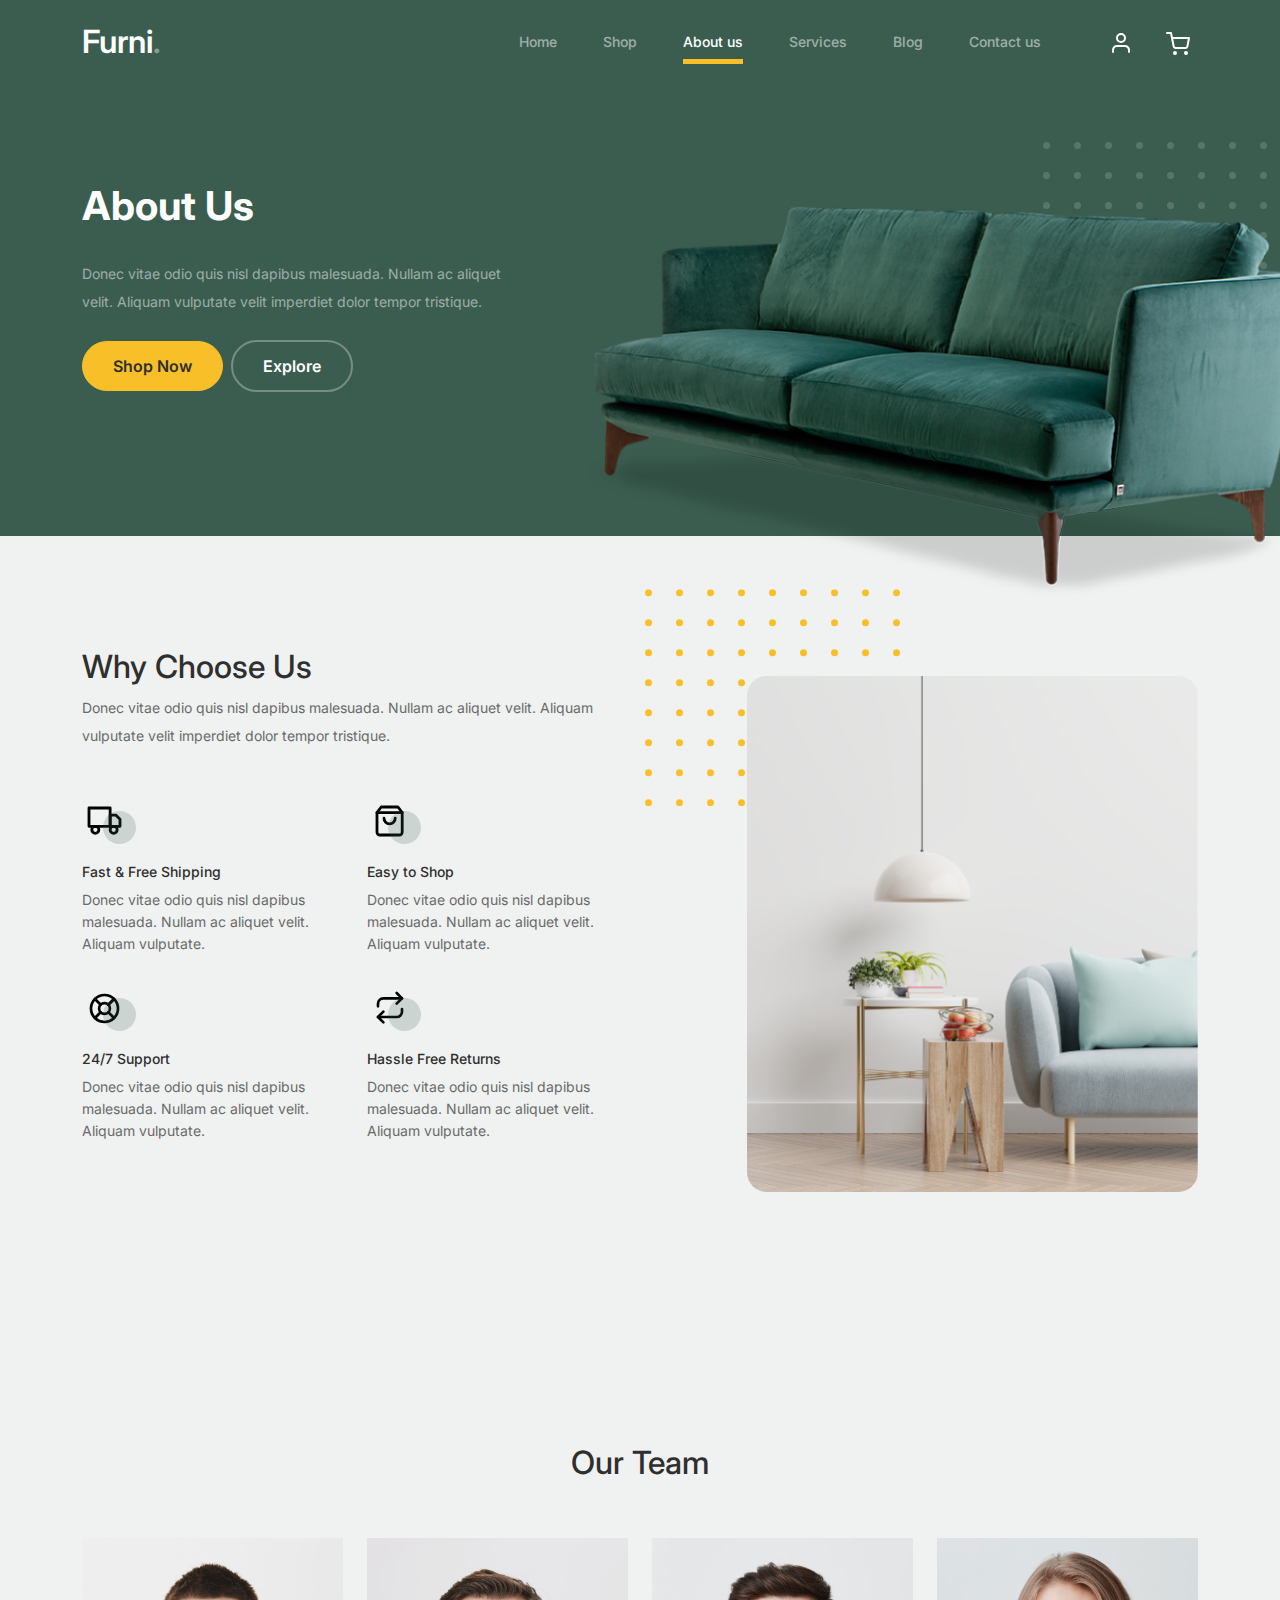
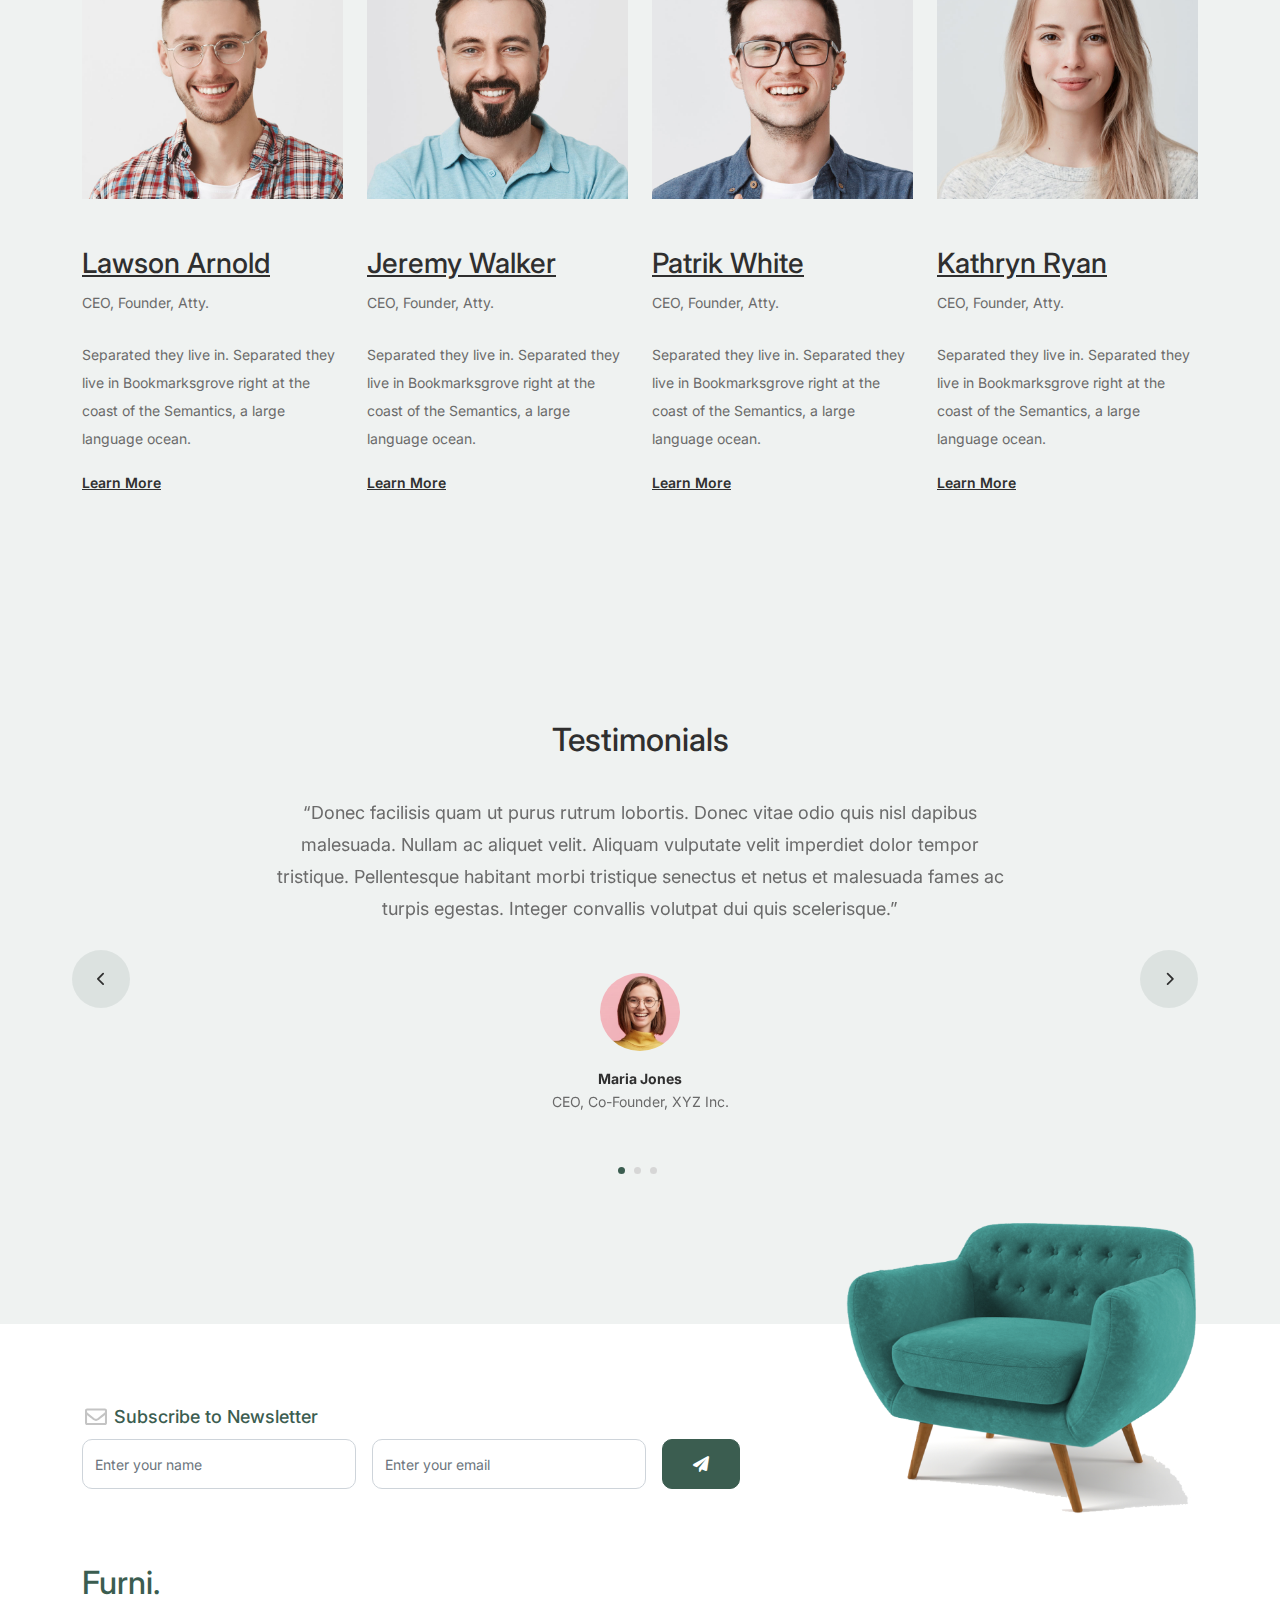
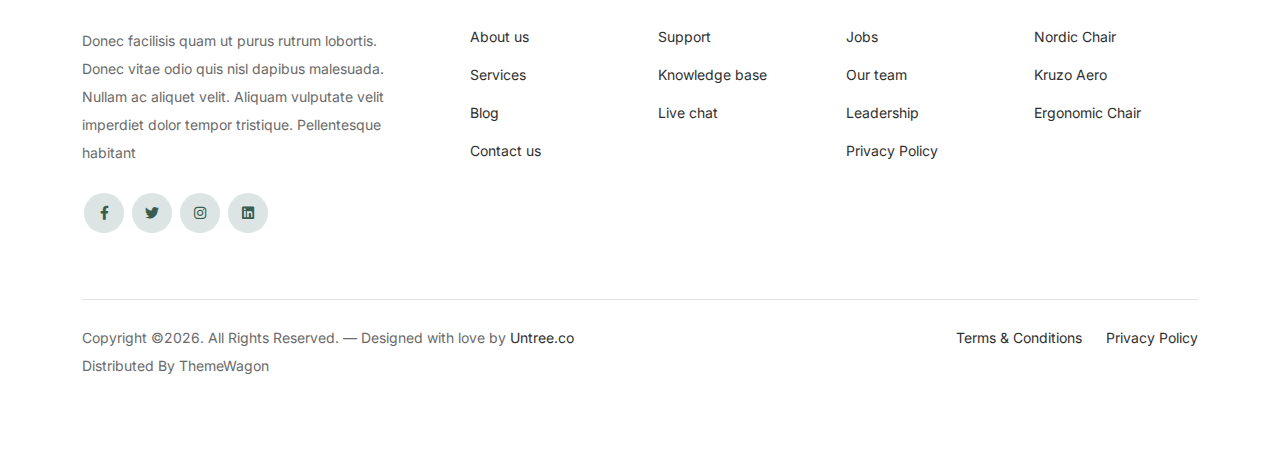
==== about.html @ 06b7d4c8 "update furni" ====
<!-- /*
* Bootstrap 5
* Template Name: Furni
* Template Author: Untree.co
* Template URI: https://untree.co/
* License: https://creativecommons.org/licenses/by/3.0/
*/ -->
<!doctype html>
<html lang="en">
<head>
  <meta charset="utf-8">
  <meta name="viewport" content="width=device-width, initial-scale=1, shrink-to-fit=no">
  <meta name="author" content="Untree.co">
  <link rel="shortcut icon" href="favicon.png">

  <meta name="description" content="" />
  <meta name="keywords" content="bootstrap, bootstrap4" />

		<!-- Bootstrap CSS -->
		<link href="css/bootstrap.min.css" rel="stylesheet">
		<link href="https://cdnjs.cloudflare.com/ajax/libs/font-awesome/6.0.0-beta3/css/all.min.css" rel="stylesheet">
		<link href="css/tiny-slider.css" rel="stylesheet">
		<link href="css/style.css" rel="stylesheet">
		<title>Furni Free Bootstrap 5 Template for Furniture and Interior Design Websites by Untree.co </title>
	</head>

	<body>

		<!-- Start Header/Navigation -->
		<nav class="custom-navbar navbar navbar navbar-expand-md navbar-dark bg-dark" arial-label="Furni navigation bar">

			<div class="container">
				<a class="navbar-brand" href="index.html">Furni<span>.</span></a>

				<button class="navbar-toggler" type="button" data-bs-toggle="collapse" data-bs-target="#navbarsFurni" aria-controls="navbarsFurni" aria-expanded="false" aria-label="Toggle navigation">
					<span class="navbar-toggler-icon"></span>
				</button>

				<div class="collapse navbar-collapse" id="navbarsFurni">
					<ul class="custom-navbar-nav navbar-nav ms-auto mb-2 mb-md-0">
						<li class="nav-item ">
							<a class="nav-link" href="index.html">Home</a>
						</li>
						<li><a class="nav-link" href="shop.html">Shop</a></li>
						<li class="active"><a class="nav-link" href="about.html">About us</a></li>
						<li><a class="nav-link" href="services.html">Services</a></li>
						<li><a class="nav-link" href="blog.html">Blog</a></li>
						<li><a class="nav-link" href="contact.html">Contact us</a></li>
					</ul>

					<ul class="custom-navbar-cta navbar-nav mb-2 mb-md-0 ms-5">
						<li><a class="nav-link" href="#"><img src="images/user.svg"></a></li>
						<li><a class="nav-link" href="cart.html"><img src="images/cart.svg"></a></li>
					</ul>
				</div>
			</div>
				
		</nav>
		<!-- End Header/Navigation -->

		<!-- Start Hero Section -->
			<div class="hero">
				<div class="container">
					<div class="row justify-content-between">
						<div class="col-lg-5">
							<div class="intro-excerpt">
								<h1>About Us</h1>
								<p class="mb-4">Donec vitae odio quis nisl dapibus malesuada. Nullam ac aliquet velit. Aliquam vulputate velit imperdiet dolor tempor tristique.</p>
								<p><a href="" class="btn btn-secondary me-2">Shop Now</a><a href="#" class="btn btn-white-outline">Explore</a></p>
							</div>
						</div>
						<div class="col-lg-7">
							<div class="hero-img-wrap">
								<img src="images/couch.png" class="img-fluid">
							</div>
						</div>
					</div>
				</div>
			</div>
		<!-- End Hero Section -->

		

		<!-- Start Why Choose Us Section -->
		<div class="why-choose-section">
			<div class="container">
				<div class="row justify-content-between align-items-center">
					<div class="col-lg-6">
						<h2 class="section-title">Why Choose Us</h2>
						<p>Donec vitae odio quis nisl dapibus malesuada. Nullam ac aliquet velit. Aliquam vulputate velit imperdiet dolor tempor tristique.</p>

						<div class="row my-5">
							<div class="col-6 col-md-6">
								<div class="feature">
									<div class="icon">
										<img src="images/truck.svg" alt="Image" class="imf-fluid">
									</div>
									<h3>Fast &amp; Free Shipping</h3>
									<p>Donec vitae odio quis nisl dapibus malesuada. Nullam ac aliquet velit. Aliquam vulputate.</p>
								</div>
							</div>

							<div class="col-6 col-md-6">
								<div class="feature">
									<div class="icon">
										<img src="images/bag.svg" alt="Image" class="imf-fluid">
									</div>
									<h3>Easy to Shop</h3>
									<p>Donec vitae odio quis nisl dapibus malesuada. Nullam ac aliquet velit. Aliquam vulputate.</p>
								</div>
							</div>

							<div class="col-6 col-md-6">
								<div class="feature">
									<div class="icon">
										<img src="images/support.svg" alt="Image" class="imf-fluid">
									</div>
									<h3>24/7 Support</h3>
									<p>Donec vitae odio quis nisl dapibus malesuada. Nullam ac aliquet velit. Aliquam vulputate.</p>
								</div>
							</div>

							<div class="col-6 col-md-6">
								<div class="feature">
									<div class="icon">
										<img src="images/return.svg" alt="Image" class="imf-fluid">
									</div>
									<h3>Hassle Free Returns</h3>
									<p>Donec vitae odio quis nisl dapibus malesuada. Nullam ac aliquet velit. Aliquam vulputate.</p>
								</div>
							</div>

						</div>
					</div>

					<div class="col-lg-5">
						<div class="img-wrap">
							<img src="images/why-choose-us-img.jpg" alt="Image" class="img-fluid">
						</div>
					</div>

				</div>
			</div>
		</div>
		<!-- End Why Choose Us Section -->

		<!-- Start Team Section -->
		<div class="untree_co-section">
			<div class="container">

				<div class="row mb-5">
					<div class="col-lg-5 mx-auto text-center">
						<h2 class="section-title">Our Team</h2>
					</div>
				</div>

				<div class="row">

					<!-- Start Column 1 -->
					<div class="col-12 col-md-6 col-lg-3 mb-5 mb-md-0">
						<img src="images/person_1.jpg" class="img-fluid mb-5">
						<h3 clas><a href="#"><span class="">Lawson</span> Arnold</a></h3>
            <span class="d-block position mb-4">CEO, Founder, Atty.</span>
            <p>Separated they live in.
            Separated they live in Bookmarksgrove right at the coast of the Semantics, a large language ocean.</p>
            <p class="mb-0"><a href="#" class="more dark">Learn More <span class="icon-arrow_forward"></span></a></p>
					</div> 
					<!-- End Column 1 -->

					<!-- Start Column 2 -->
					<div class="col-12 col-md-6 col-lg-3 mb-5 mb-md-0">
						<img src="images/person_2.jpg" class="img-fluid mb-5">

						<h3 clas><a href="#"><span class="">Jeremy</span> Walker</a></h3>
            <span class="d-block position mb-4">CEO, Founder, Atty.</span>
            <p>Separated they live in.
            Separated they live in Bookmarksgrove right at the coast of the Semantics, a large language ocean.</p>
            <p class="mb-0"><a href="#" class="more dark">Learn More <span class="icon-arrow_forward"></span></a></p>

					</div> 
					<!-- End Column 2 -->

					<!-- Start Column 3 -->
					<div class="col-12 col-md-6 col-lg-3 mb-5 mb-md-0">
						<img src="images/person_3.jpg" class="img-fluid mb-5">
						<h3 clas><a href="#"><span class="">Patrik</span> White</a></h3>
            <span class="d-block position mb-4">CEO, Founder, Atty.</span>
            <p>Separated they live in.
            Separated they live in Bookmarksgrove right at the coast of the Semantics, a large language ocean.</p>
            <p class="mb-0"><a href="#" class="more dark">Learn More <span class="icon-arrow_forward"></span></a></p>
					</div> 
					<!-- End Column 3 -->

					<!-- Start Column 4 -->
					<div class="col-12 col-md-6 col-lg-3 mb-5 mb-md-0">
						<img src="images/person_4.jpg" class="img-fluid mb-5">

						<h3 clas><a href="#"><span class="">Kathryn</span> Ryan</a></h3>
            <span class="d-block position mb-4">CEO, Founder, Atty.</span>
            <p>Separated they live in.
            Separated they live in Bookmarksgrove right at the coast of the Semantics, a large language ocean.</p>
            <p class="mb-0"><a href="#" class="more dark">Learn More <span class="icon-arrow_forward"></span></a></p>

          
					</div> 
					<!-- End Column 4 -->

					

				</div>
			</div>
		</div>
		<!-- End Team Section -->

		

		<!-- Start Testimonial Slider -->
		<div class="testimonial-section before-footer-section">
			<div class="container">
				<div class="row">
					<div class="col-lg-7 mx-auto text-center">
						<h2 class="section-title">Testimonials</h2>
					</div>
				</div>

				<div class="row justify-content-center">
					<div class="col-lg-12">
						<div class="testimonial-slider-wrap text-center">

							<div id="testimonial-nav">
								<span class="prev" data-controls="prev"><span class="fa fa-chevron-left"></span></span>
								<span class="next" data-controls="next"><span class="fa fa-chevron-right"></span></span>
							</div>

							<div class="testimonial-slider">
								
								<div class="item">
									<div class="row justify-content-center">
										<div class="col-lg-8 mx-auto">

											<div class="testimonial-block text-center">
												<blockquote class="mb-5">
													<p>&ldquo;Donec facilisis quam ut purus rutrum lobortis. Donec vitae odio quis nisl dapibus malesuada. Nullam ac aliquet velit. Aliquam vulputate velit imperdiet dolor tempor tristique. Pellentesque habitant morbi tristique senectus et netus et malesuada fames ac turpis egestas. Integer convallis volutpat dui quis scelerisque.&rdquo;</p>
												</blockquote>

												<div class="author-info">
													<div class="author-pic">
														<img src="images/person-1.png" alt="Maria Jones" class="img-fluid">
													</div>
													<h3 class="font-weight-bold">Maria Jones</h3>
													<span class="position d-block mb-3">CEO, Co-Founder, XYZ Inc.</span>
												</div>
											</div>

										</div>
									</div>
								</div> 
								<!-- END item -->

								<div class="item">
									<div class="row justify-content-center">
										<div class="col-lg-8 mx-auto">

											<div class="testimonial-block text-center">
												<blockquote class="mb-5">
													<p>&ldquo;Donec facilisis quam ut purus rutrum lobortis. Donec vitae odio quis nisl dapibus malesuada. Nullam ac aliquet velit. Aliquam vulputate velit imperdiet dolor tempor tristique. Pellentesque habitant morbi tristique senectus et netus et malesuada fames ac turpis egestas. Integer convallis volutpat dui quis scelerisque.&rdquo;</p>
												</blockquote>

												<div class="author-info">
													<div class="author-pic">
														<img src="images/person-1.png" alt="Maria Jones" class="img-fluid">
													</div>
													<h3 class="font-weight-bold">Maria Jones</h3>
													<span class="position d-block mb-3">CEO, Co-Founder, XYZ Inc.</span>
												</div>
											</div>

										</div>
									</div>
								</div> 
								<!-- END item -->

								<div class="item">
									<div class="row justify-content-center">
										<div class="col-lg-8 mx-auto">

											<div class="testimonial-block text-center">
												<blockquote class="mb-5">
													<p>&ldquo;Donec facilisis quam ut purus rutrum lobortis. Donec vitae odio quis nisl dapibus malesuada. Nullam ac aliquet velit. Aliquam vulputate velit imperdiet dolor tempor tristique. Pellentesque habitant morbi tristique senectus et netus et malesuada fames ac turpis egestas. Integer convallis volutpat dui quis scelerisque.&rdquo;</p>
												</blockquote>

												<div class="author-info">
													<div class="author-pic">
														<img src="images/person-1.png" alt="Maria Jones" class="img-fluid">
													</div>
													<h3 class="font-weight-bold">Maria Jones</h3>
													<span class="position d-block mb-3">CEO, Co-Founder, XYZ Inc.</span>
												</div>
											</div>

										</div>
									</div>
								</div> 
								<!-- END item -->

							</div>

						</div>
					</div>
				</div>
			</div>
		</div>
		<!-- End Testimonial Slider -->

		

		<!-- Start Footer Section -->
		<footer class="footer-section">
			<div class="container relative">

				<div class="sofa-img">
					<img src="images/sofa.png" alt="Image" class="img-fluid">
				</div>

				<div class="row">
					<div class="col-lg-8">
						<div class="subscription-form">
							<h3 class="d-flex align-items-center"><span class="me-1"><img src="images/envelope-outline.svg" alt="Image" class="img-fluid"></span><span>Subscribe to Newsletter</span></h3>

							<form action="#" class="row g-3">
								<div class="col-auto">
									<input type="text" class="form-control" placeholder="Enter your name">
								</div>
								<div class="col-auto">
									<input type="email" class="form-control" placeholder="Enter your email">
								</div>
								<div class="col-auto">
									<button class="btn btn-primary">
										<span class="fa fa-paper-plane"></span>
									</button>
								</div>
							</form>

						</div>
					</div>
				</div>

				<div class="row g-5 mb-5">
					<div class="col-lg-4">
						<div class="mb-4 footer-logo-wrap"><a href="#" class="footer-logo">Furni<span>.</span></a></div>
						<p class="mb-4">Donec facilisis quam ut purus rutrum lobortis. Donec vitae odio quis nisl dapibus malesuada. Nullam ac aliquet velit. Aliquam vulputate velit imperdiet dolor tempor tristique. Pellentesque habitant</p>

						<ul class="list-unstyled custom-social">
							<li><a href="#"><span class="fa fa-brands fa-facebook-f"></span></a></li>
							<li><a href="#"><span class="fa fa-brands fa-twitter"></span></a></li>
							<li><a href="#"><span class="fa fa-brands fa-instagram"></span></a></li>
							<li><a href="#"><span class="fa fa-brands fa-linkedin"></span></a></li>
						</ul>
					</div>

					<div class="col-lg-8">
						<div class="row links-wrap">
							<div class="col-6 col-sm-6 col-md-3">
								<ul class="list-unstyled">
									<li><a href="#">About us</a></li>
									<li><a href="#">Services</a></li>
									<li><a href="#">Blog</a></li>
									<li><a href="#">Contact us</a></li>
								</ul>
							</div>

							<div class="col-6 col-sm-6 col-md-3">
								<ul class="list-unstyled">
									<li><a href="#">Support</a></li>
									<li><a href="#">Knowledge base</a></li>
									<li><a href="#">Live chat</a></li>
								</ul>
							</div>

							<div class="col-6 col-sm-6 col-md-3">
								<ul class="list-unstyled">
									<li><a href="#">Jobs</a></li>
									<li><a href="#">Our team</a></li>
									<li><a href="#">Leadership</a></li>
									<li><a href="#">Privacy Policy</a></li>
								</ul>
							</div>

							<div class="col-6 col-sm-6 col-md-3">
								<ul class="list-unstyled">
									<li><a href="#">Nordic Chair</a></li>
									<li><a href="#">Kruzo Aero</a></li>
									<li><a href="#">Ergonomic Chair</a></li>
								</ul>
							</div>
						</div>
					</div>

				</div>

				<div class="border-top copyright">
					<div class="row pt-4">
						<div class="col-lg-6">
							<p class="mb-2 text-center text-lg-start">Copyright &copy;<script>document.write(new Date().getFullYear());</script>. All Rights Reserved. &mdash; Designed with love by <a href="https://untree.co">Untree.co</a> Distributed By <a hreff="https://themewagon.com">ThemeWagon</a>  <!-- License information: https://untree.co/license/ -->
            </p>
						</div>

						<div class="col-lg-6 text-center text-lg-end">
							<ul class="list-unstyled d-inline-flex ms-auto">
								<li class="me-4"><a href="#">Terms &amp; Conditions</a></li>
								<li><a href="#">Privacy Policy</a></li>
							</ul>
						</div>

					</div>
				</div>

			</div>
		</footer>
		<!-- End Footer Section -->	


		<script src="js/bootstrap.bundle.min.js"></script>
		<script src="js/tiny-slider.js"></script>
		<script src="js/custom.js"></script>
	</body>

</html>
---- css/tiny-slider.css ----
.tns-outer{padding:0 !important}.tns-outer [hidden]{display:none !important}.tns-outer [aria-controls],.tns-outer [data-action]{cursor:pointer}.tns-slider{-webkit-transition:all 0s;-moz-transition:all 0s;transition:all 0s}.tns-slider>.tns-item{-webkit-box-sizing:border-box;-moz-box-sizing:border-box;box-sizing:border-box}.tns-horizontal.tns-subpixel{white-space:nowrap}.tns-horizontal.tns-subpixel>.tns-item{display:inline-block;vertical-align:top;white-space:normal}.tns-horizontal.tns-no-subpixel:after{content:'';display:table;clear:both}.tns-horizontal.tns-no-subpixel>.tns-item{float:left}.tns-horizontal.tns-carousel.tns-no-subpixel>.tns-item{margin-right:-100%}.tns-no-calc{position:relative;left:0}.tns-gallery{position:relative;left:0;min-height:1px}.tns-gallery>.tns-item{position:absolute;left:-100%;-webkit-transition:transform 0s, opacity 0s;-moz-transition:transform 0s, opacity 0s;transition:transform 0s, opacity 0s}.tns-gallery>.tns-slide-active{position:relative;left:auto !important}.tns-gallery>.tns-moving{-webkit-transition:all 0.25s;-moz-transition:all 0.25s;transition:all 0.25s}.tns-autowidth{display:inline-block}.tns-lazy-img{-webkit-transition:opacity 0.6s;-moz-transition:opacity 0.6s;transition:opacity 0.6s;opacity:0.6}.tns-lazy-img.tns-complete{opacity:1}.tns-ah{-webkit-transition:height 0s;-moz-transition:height 0s;transition:height 0s}.tns-ovh{overflow:hidden}.tns-visually-hidden{position:absolute;left:-10000em}.tns-transparent{opacity:0;visibility:hidden}.tns-fadeIn{opacity:1;filter:alpha(opacity=100);z-index:0}.tns-normal,.tns-fadeOut{opacity:0;filter:alpha(opacity=0);z-index:-1}.tns-vpfix{white-space:nowrap}.tns-vpfix>div,.tns-vpfix>li{display:inline-block}.tns-t-subp2{margin:0 auto;width:310px;position:relative;height:10px;overflow:hidden}.tns-t-ct{width:2333.3333333%;width:-webkit-calc(100% * 70 / 3);width:-moz-calc(100% * 70 / 3);width:calc(100% * 70 / 3);position:absolute;right:0}.tns-t-ct:after{content:'';display:table;clear:both}.tns-t-ct>div{width:1.4285714%;width:-webkit-calc(100% / 70);width:-moz-calc(100% / 70);width:calc(100% / 70);height:10px;float:left}

/*# sourceMappingURL=sourcemaps/tiny-slider.css.map */
---- css/style.css ----
/*
* Template Name: UntreeStore
* Template Author: Untree.co
* Author URI: https://untree.co/
* License: https://creativecommons.org/licenses/by/3.0/
*/
@import url("https://fonts.googleapis.com/css2?family=Inter:wght@400;500;600;700;800&display=swap");
body {
  overflow-x: hidden;
  position: relative; }

body {
  font-family: "Inter", sans-serif;
  font-weight: 400;
  line-height: 28px;
  color: #6a6a6a;
  font-size: 14px;
  background-color: #eff2f1; }

a {
  text-decoration: none;
  -webkit-transition: .3s all ease;
  -o-transition: .3s all ease;
  transition: .3s all ease;
  color: #2f2f2f;
  text-decoration: underline; }
  a:hover {
    color: #2f2f2f;
    text-decoration: none; }
  a.more {
    font-weight: 600; }

.custom-navbar {
  background: #3b5d50 !important;
  padding-top: 20px;
  padding-bottom: 20px; }
  .custom-navbar .navbar-brand {
    font-size: 32px;
    font-weight: 600; }
    .custom-navbar .navbar-brand > span {
      opacity: .4; }
  .custom-navbar .navbar-toggler {
    border-color: transparent; }
    .custom-navbar .navbar-toggler:active, .custom-navbar .navbar-toggler:focus {
      -webkit-box-shadow: none;
      box-shadow: none;
      outline: none; }
  @media (min-width: 992px) {
    .custom-navbar .custom-navbar-nav li {
      margin-left: 15px;
      margin-right: 15px; } }
  .custom-navbar .custom-navbar-nav li a {
    font-weight: 500;
    color: #ffffff !important;
    opacity: .5;
    -webkit-transition: .3s all ease;
    -o-transition: .3s all ease;
    transition: .3s all ease;
    position: relative; }
    @media (min-width: 768px) {
      .custom-navbar .custom-navbar-nav li a:before {
        content: "";
        position: absolute;
        bottom: 0;
        left: 8px;
        right: 8px;
        background: #f9bf29;
        height: 5px;
        opacity: 1;
        visibility: visible;
        width: 0;
        -webkit-transition: .15s all ease-out;
        -o-transition: .15s all ease-out;
        transition: .15s all ease-out; } }
    .custom-navbar .custom-navbar-nav li a:hover {
      opacity: 1; }
      .custom-navbar .custom-navbar-nav li a:hover:before {
        width: calc(100% - 16px); }
  .custom-navbar .custom-navbar-nav li.active a {
    opacity: 1; }
    .custom-navbar .custom-navbar-nav li.active a:before {
      width: calc(100% - 16px); }
  .custom-navbar .custom-navbar-cta {
    margin-left: 0 !important;
    -webkit-box-orient: horizontal;
    -webkit-box-direction: normal;
    -ms-flex-direction: row;
    flex-direction: row; }
    @media (min-width: 768px) {
      .custom-navbar .custom-navbar-cta {
        margin-left: 40px !important; } }
    .custom-navbar .custom-navbar-cta li {
      margin-left: 0px;
      margin-right: 0px; }
      .custom-navbar .custom-navbar-cta li:first-child {
        margin-right: 20px; }

.hero {
  background: #3b5d50;
  padding: calc(4rem - 30px) 0 0rem 0; }
  @media (min-width: 768px) {
    .hero {
      padding: calc(4rem - 30px) 0 4rem 0; } }
  @media (min-width: 992px) {
    .hero {
      padding: calc(8rem - 30px) 0 8rem 0; } }
  .hero .intro-excerpt {
    position: relative;
    z-index: 4; }
    @media (min-width: 992px) {
      .hero .intro-excerpt {
        max-width: 450px; } }
  .hero h1 {
    font-weight: 700;
    color: #ffffff;
    margin-bottom: 30px; }
    @media (min-width: 1400px) {
      .hero h1 {
        font-size: 54px; } }
  .hero p {
    color: rgba(255, 255, 255, 0.5);
    margin-botom: 30px; }
  .hero .hero-img-wrap {
    position: relative; }
    .hero .hero-img-wrap img {
      position: relative;
      top: 0px;
      right: 0px;
      z-index: 2;
      max-width: 780px;
      left: -20px; }
      @media (min-width: 768px) {
        .hero .hero-img-wrap img {
          right: 0px;
          left: -100px; } }
      @media (min-width: 992px) {
        .hero .hero-img-wrap img {
          left: 0px;
          top: -80px;
          position: absolute;
          right: -50px; } }
      @media (min-width: 1200px) {
        .hero .hero-img-wrap img {
          left: 0px;
          top: -80px;
          right: -100px; } }
    .hero .hero-img-wrap:after {
      content: "";
      position: absolute;
      width: 255px;
      height: 217px;
      background-image: url("../images/dots-light.svg");
      background-size: contain;
      background-repeat: no-repeat;
      right: -100px;
      top: -0px; }
      @media (min-width: 1200px) {
        .hero .hero-img-wrap:after {
          top: -40px; } }

.btn {
  font-weight: 600;
  padding: 12px 30px;
  border-radius: 30px;
  color: #ffffff;
  background: #2f2f2f;
  border-color: #2f2f2f; }
  .btn:hover {
    color: #ffffff;
    background: #222222;
    border-color: #222222; }
  .btn:active, .btn:focus {
    outline: none !important;
    -webkit-box-shadow: none;
    box-shadow: none; }
  .btn.btn-primary {
    background: #3b5d50;
    border-color: #3b5d50; }
    .btn.btn-primary:hover {
      background: #314d43;
      border-color: #314d43; }
  .btn.btn-secondary {
    color: #2f2f2f;
    background: #f9bf29;
    border-color: #f9bf29; }
    .btn.btn-secondary:hover {
      background: #f8b810;
      border-color: #f8b810; }
  .btn.btn-white-outline {
    background: transparent;
    border-width: 2px;
    border-color: rgba(255, 255, 255, 0.3); }
    .btn.btn-white-outline:hover {
      border-color: white;
      color: #ffffff; }

.section-title {
  color: #2f2f2f; }

.product-section {
  padding: 7rem 0; }
  .product-section .product-item {
    text-align: center;
    text-decoration: none;
    display: block;
    position: relative;
    padding-bottom: 50px;
    cursor: pointer; }
    .product-section .product-item .product-thumbnail {
      margin-bottom: 30px;
      position: relative;
      top: 0;
      -webkit-transition: .3s all ease;
      -o-transition: .3s all ease;
      transition: .3s all ease; }
    .product-section .product-item h3 {
      font-weight: 600;
      font-size: 16px; }
    .product-section .product-item strong {
      font-weight: 800 !important;
      font-size: 18px !important; }
    .product-section .product-item h3, .product-section .product-item strong {
      color: #2f2f2f;
      text-decoration: none; }
    .product-section .product-item .icon-cross {
      position: absolute;
      width: 35px;
      height: 35px;
      display: inline-block;
      background: #2f2f2f;
      bottom: 15px;
      left: 50%;
      -webkit-transform: translateX(-50%);
      -ms-transform: translateX(-50%);
      transform: translateX(-50%);
      margin-bottom: -17.5px;
      border-radius: 50%;
      opacity: 0;
      visibility: hidden;
      -webkit-transition: .3s all ease;
      -o-transition: .3s all ease;
      transition: .3s all ease; }
      .product-section .product-item .icon-cross img {
        position: absolute;
        left: 50%;
        top: 50%;
        -webkit-transform: translate(-50%, -50%);
        -ms-transform: translate(-50%, -50%);
        transform: translate(-50%, -50%); }
    .product-section .product-item:before {
      bottom: 0;
      left: 0;
      right: 0;
      position: absolute;
      content: "";
      background: #dce5e4;
      height: 0%;
      z-index: -1;
      border-radius: 10px;
      -webkit-transition: .3s all ease;
      -o-transition: .3s all ease;
      transition: .3s all ease; }
    .product-section .product-item:hover .product-thumbnail {
      top: -25px; }
    .product-section .product-item:hover .icon-cross {
      bottom: 0;
      opacity: 1;
      visibility: visible; }
    .product-section .product-item:hover:before {
      height: 70%; }

.why-choose-section {
  padding: 7rem 0; }
  .why-choose-section .img-wrap {
    position: relative; }
    .why-choose-section .img-wrap:before {
      position: absolute;
      content: "";
      width: 255px;
      height: 217px;
      background-image: url("../images/dots-yellow.svg");
      background-repeat: no-repeat;
      background-size: contain;
      -webkit-transform: translate(-40%, -40%);
      -ms-transform: translate(-40%, -40%);
      transform: translate(-40%, -40%);
      z-index: -1; }
    .why-choose-section .img-wrap img {
      border-radius: 20px; }

.feature {
  margin-bottom: 30px; }
  .feature .icon {
    display: inline-block;
    position: relative;
    margin-bottom: 20px; }
    .feature .icon:before {
      content: "";
      width: 33px;
      height: 33px;
      position: absolute;
      background: rgba(59, 93, 80, 0.2);
      border-radius: 50%;
      right: -8px;
      bottom: 0; }
  .feature h3 {
    font-size: 14px;
    color: #2f2f2f; }
  .feature p {
    font-size: 14px;
    line-height: 22px;
    color: #6a6a6a; }

.we-help-section {
  padding: 7rem 0; }
  .we-help-section .imgs-grid {
    display: -ms-grid;
    display: grid;
    -ms-grid-columns: (1fr)[27];
    grid-template-columns: repeat(27, 1fr);
    position: relative; }
    .we-help-section .imgs-grid:before {
      position: absolute;
      content: "";
      width: 255px;
      height: 217px;
      background-image: url("../images/dots-green.svg");
      background-size: contain;
      background-repeat: no-repeat;
      -webkit-transform: translate(-40%, -40%);
      -ms-transform: translate(-40%, -40%);
      transform: translate(-40%, -40%);
      z-index: -1; }
    .we-help-section .imgs-grid .grid {
      position: relative; }
      .we-help-section .imgs-grid .grid img {
        border-radius: 20px;
        max-width: 100%; }
      .we-help-section .imgs-grid .grid.grid-1 {
        -ms-grid-column: 1;
        -ms-grid-column-span: 18;
        grid-column: 1 / span 18;
        -ms-grid-row: 1;
        -ms-grid-row-span: 27;
        grid-row: 1 / span 27; }
      .we-help-section .imgs-grid .grid.grid-2 {
        -ms-grid-column: 19;
        -ms-grid-column-span: 27;
        grid-column: 19 / span 27;
        -ms-grid-row: 1;
        -ms-grid-row-span: 5;
        grid-row: 1 / span 5;
        padding-left: 20px; }
      .we-help-section .imgs-grid .grid.grid-3 {
        -ms-grid-column: 14;
        -ms-grid-column-span: 16;
        grid-column: 14 / span 16;
        -ms-grid-row: 6;
        -ms-grid-row-span: 27;
        grid-row: 6 / span 27;
        padding-top: 20px; }

.custom-list {
  width: 100%; }
  .custom-list li {
    display: inline-block;
    width: calc(50% - 20px);
    margin-bottom: 12px;
    line-height: 1.5;
    position: relative;
    padding-left: 20px; }
    .custom-list li:before {
      content: "";
      width: 8px;
      height: 8px;
      border-radius: 50%;
      border: 2px solid #3b5d50;
      position: absolute;
      left: 0;
      top: 8px; }

.popular-product {
  padding: 0 0 7rem 0; }
  .popular-product .product-item-sm h3 {
    font-size: 14px;
    font-weight: 700;
    color: #2f2f2f; }
  .popular-product .product-item-sm a {
    text-decoration: none;
    color: #2f2f2f;
    -webkit-transition: .3s all ease;
    -o-transition: .3s all ease;
    transition: .3s all ease; }
    .popular-product .product-item-sm a:hover {
      color: rgba(47, 47, 47, 0.5); }
  .popular-product .product-item-sm p {
    line-height: 1.4;
    margin-bottom: 10px;
    font-size: 14px; }
  .popular-product .product-item-sm .thumbnail {
    margin-right: 10px;
    -webkit-box-flex: 0;
    -ms-flex: 0 0 120px;
    flex: 0 0 120px;
    position: relative; }
    .popular-product .product-item-sm .thumbnail:before {
      content: "";
      position: absolute;
      border-radius: 20px;
      background: #dce5e4;
      width: 98px;
      height: 98px;
      top: 50%;
      left: 50%;
      -webkit-transform: translate(-50%, -50%);
      -ms-transform: translate(-50%, -50%);
      transform: translate(-50%, -50%);
      z-index: -1; }

.testimonial-section {
  padding: 3rem 0 7rem 0; }

.testimonial-slider-wrap {
  position: relative; }
  .testimonial-slider-wrap .tns-inner {
    padding-top: 30px; }
  .testimonial-slider-wrap .item .testimonial-block blockquote {
    font-size: 16px; }
    @media (min-width: 768px) {
      .testimonial-slider-wrap .item .testimonial-block blockquote {
        line-height: 32px;
        font-size: 18px; } }
  .testimonial-slider-wrap .item .testimonial-block .author-info .author-pic {
    margin-bottom: 20px; }
    .testimonial-slider-wrap .item .testimonial-block .author-info .author-pic img {
      max-width: 80px;
      border-radius: 50%; }
  .testimonial-slider-wrap .item .testimonial-block .author-info h3 {
    font-size: 14px;
    font-weight: 700;
    color: #2f2f2f;
    margin-bottom: 0; }
  .testimonial-slider-wrap #testimonial-nav {
    position: absolute;
    top: 50%;
    z-index: 99;
    width: 100%;
    display: none; }
    @media (min-width: 768px) {
      .testimonial-slider-wrap #testimonial-nav {
        display: block; } }
    .testimonial-slider-wrap #testimonial-nav > span {
      cursor: pointer;
      position: absolute;
      width: 58px;
      height: 58px;
      line-height: 58px;
      border-radius: 50%;
      background: rgba(59, 93, 80, 0.1);
      color: #2f2f2f;
      -webkit-transition: .3s all ease;
      -o-transition: .3s all ease;
      transition: .3s all ease; }
      .testimonial-slider-wrap #testimonial-nav > span:hover {
        background: #3b5d50;
        color: #ffffff; }
    .testimonial-slider-wrap #testimonial-nav .prev {
      left: -10px; }
    .testimonial-slider-wrap #testimonial-nav .next {
      right: 0; }
  .testimonial-slider-wrap .tns-nav {
    position: absolute;
    bottom: -50px;
    left: 50%;
    -webkit-transform: translateX(-50%);
    -ms-transform: translateX(-50%);
    transform: translateX(-50%); }
    .testimonial-slider-wrap .tns-nav button {
      background: none;
      border: none;
      display: inline-block;
      position: relative;
      width: 0 !important;
      height: 7px !important;
      margin: 2px; }
      .testimonial-slider-wrap .tns-nav button:active, .testimonial-slider-wrap .tns-nav button:focus, .testimonial-slider-wrap .tns-nav button:hover {
        outline: none;
        -webkit-box-shadow: none;
        box-shadow: none;
        background: none; }
      .testimonial-slider-wrap .tns-nav button:before {
        display: block;
        width: 7px;
        height: 7px;
        left: 0;
        top: 0;
        position: absolute;
        content: "";
        border-radius: 50%;
        -webkit-transition: .3s all ease;
        -o-transition: .3s all ease;
        transition: .3s all ease;
        background-color: #d6d6d6; }
      .testimonial-slider-wrap .tns-nav button:hover:before, .testimonial-slider-wrap .tns-nav button.tns-nav-active:before {
        background-color: #3b5d50; }

.before-footer-section {
  padding: 7rem 0 12rem 0 !important; }

.blog-section {
  padding: 7rem 0 12rem 0; }
  .blog-section .post-entry a {
    text-decoration: none; }
  .blog-section .post-entry .post-thumbnail {
    display: block;
    margin-bottom: 20px; }
    .blog-section .post-entry .post-thumbnail img {
      border-radius: 20px;
      -webkit-transition: .3s all ease;
      -o-transition: .3s all ease;
      transition: .3s all ease; }
  .blog-section .post-entry .post-content-entry {
    padding-left: 15px;
    padding-right: 15px; }
    .blog-section .post-entry .post-content-entry h3 {
      font-size: 16px;
      margin-bottom: 0;
      font-weight: 600;
      margin-bottom: 7px; }
    .blog-section .post-entry .post-content-entry .meta {
      font-size: 14px; }
      .blog-section .post-entry .post-content-entry .meta a {
        font-weight: 600; }
  .blog-section .post-entry:hover .post-thumbnail img, .blog-section .post-entry:focus .post-thumbnail img {
    opacity: .7; }

.footer-section {
  padding: 80px 0;
  background: #ffffff; }
  .footer-section .relative {
    position: relative; }
  .footer-section a {
    text-decoration: none;
    color: #2f2f2f;
    -webkit-transition: .3s all ease;
    -o-transition: .3s all ease;
    transition: .3s all ease; }
    .footer-section a:hover {
      color: rgba(47, 47, 47, 0.5); }
  .footer-section .subscription-form {
    margin-bottom: 40px;
    position: relative;
    z-index: 2;
    margin-top: 100px; }
    @media (min-width: 992px) {
      .footer-section .subscription-form {
        margin-top: 0px;
        margin-bottom: 80px; } }
    .footer-section .subscription-form h3 {
      font-size: 18px;
      font-weight: 500;
      color: #3b5d50; }
    .footer-section .subscription-form .form-control {
      height: 50px;
      border-radius: 10px;
      font-family: "Inter", sans-serif; }
      .footer-section .subscription-form .form-control:active, .footer-section .subscription-form .form-control:focus {
        outline: none;
        -webkit-box-shadow: none;
        box-shadow: none;
        border-color: #3b5d50;
        -webkit-box-shadow: 0 1px 4px 0 rgba(0, 0, 0, 0.2);
        box-shadow: 0 1px 4px 0 rgba(0, 0, 0, 0.2); }
      .footer-section .subscription-form .form-control::-webkit-input-placeholder {
        font-size: 14px; }
      .footer-section .subscription-form .form-control::-moz-placeholder {
        font-size: 14px; }
      .footer-section .subscription-form .form-control:-ms-input-placeholder {
        font-size: 14px; }
      .footer-section .subscription-form .form-control:-moz-placeholder {
        font-size: 14px; }
    .footer-section .subscription-form .btn {
      border-radius: 10px !important; }
  .footer-section .sofa-img {
    position: absolute;
    top: -200px;
    z-index: 1;
    right: 0; }
    .footer-section .sofa-img img {
      max-width: 380px; }
  .footer-section .links-wrap {
    margin-top: 0px; }
    @media (min-width: 992px) {
      .footer-section .links-wrap {
        margin-top: 54px; } }
    .footer-section .links-wrap ul li {
      margin-bottom: 10px; }
  .footer-section .footer-logo-wrap .footer-logo {
    font-size: 32px;
    font-weight: 500;
    text-decoration: none;
    color: #3b5d50; }
  .footer-section .custom-social li {
    margin: 2px;
    display: inline-block; }
    .footer-section .custom-social li a {
      width: 40px;
      height: 40px;
      text-align: center;
      line-height: 40px;
      display: inline-block;
      background: #dce5e4;
      color: #3b5d50;
      border-radius: 50%; }
      .footer-section .custom-social li a:hover {
        background: #3b5d50;
        color: #ffffff; }
  .footer-section .border-top {
    border-color: #dce5e4; }
    .footer-section .border-top.copyright {
      font-size: 14px !important; }

.untree_co-section {
  padding: 7rem 0; }

.form-control {
  height: 50px;
  border-radius: 10px;
  font-family: "Inter", sans-serif; }
  .form-control:active, .form-control:focus {
    outline: none;
    -webkit-box-shadow: none;
    box-shadow: none;
    border-color: #3b5d50;
    -webkit-box-shadow: 0 1px 4px 0 rgba(0, 0, 0, 0.2);
    box-shadow: 0 1px 4px 0 rgba(0, 0, 0, 0.2); }
  .form-control::-webkit-input-placeholder {
    font-size: 14px; }
  .form-control::-moz-placeholder {
    font-size: 14px; }
  .form-control:-ms-input-placeholder {
    font-size: 14px; }
  .form-control:-moz-placeholder {
    font-size: 14px; }

.service {
  line-height: 1.5; }
  .service .service-icon {
    border-radius: 10px;
    -webkit-box-flex: 0;
    -ms-flex: 0 0 50px;
    flex: 0 0 50px;
    height: 50px;
    line-height: 50px;
    text-align: center;
    background: #3b5d50;
    margin-right: 20px;
    color: #ffffff; }

textarea {
  height: auto !important; }

.site-blocks-table {
  overflow: auto; }
  .site-blocks-table .product-thumbnail {
    width: 200px; }
  .site-blocks-table .btn {
    padding: 2px 10px; }
  .site-blocks-table thead th {
    padding: 30px;
    text-align: center;
    border-width: 0px !important;
    vertical-align: middle;
    color: rgba(0, 0, 0, 0.8);
    font-size: 18px; }
  .site-blocks-table td {
    padding: 20px;
    text-align: center;
    vertical-align: middle;
    color: rgba(0, 0, 0, 0.8); }
  .site-blocks-table tbody tr:first-child td {
    border-top: 1px solid #3b5d50 !important; }
  .site-blocks-table .btn {
    background: none !important;
    color: #000000;
    border: none;
    height: auto !important; }

.site-block-order-table th {
  border-top: none !important;
  border-bottom-width: 1px !important; }

.site-block-order-table td, .site-block-order-table th {
  color: #000000; }

.couponcode-wrap input {
  border-radius: 10px !important; }

.text-primary {
  color: #3b5d50 !important; }

.thankyou-icon {
  position: relative;
  color: #3b5d50; }
  .thankyou-icon:before {
    position: absolute;
    content: "";
    width: 50px;
    height: 50px;
    border-radius: 50%;
    background: rgba(59, 93, 80, 0.2); }
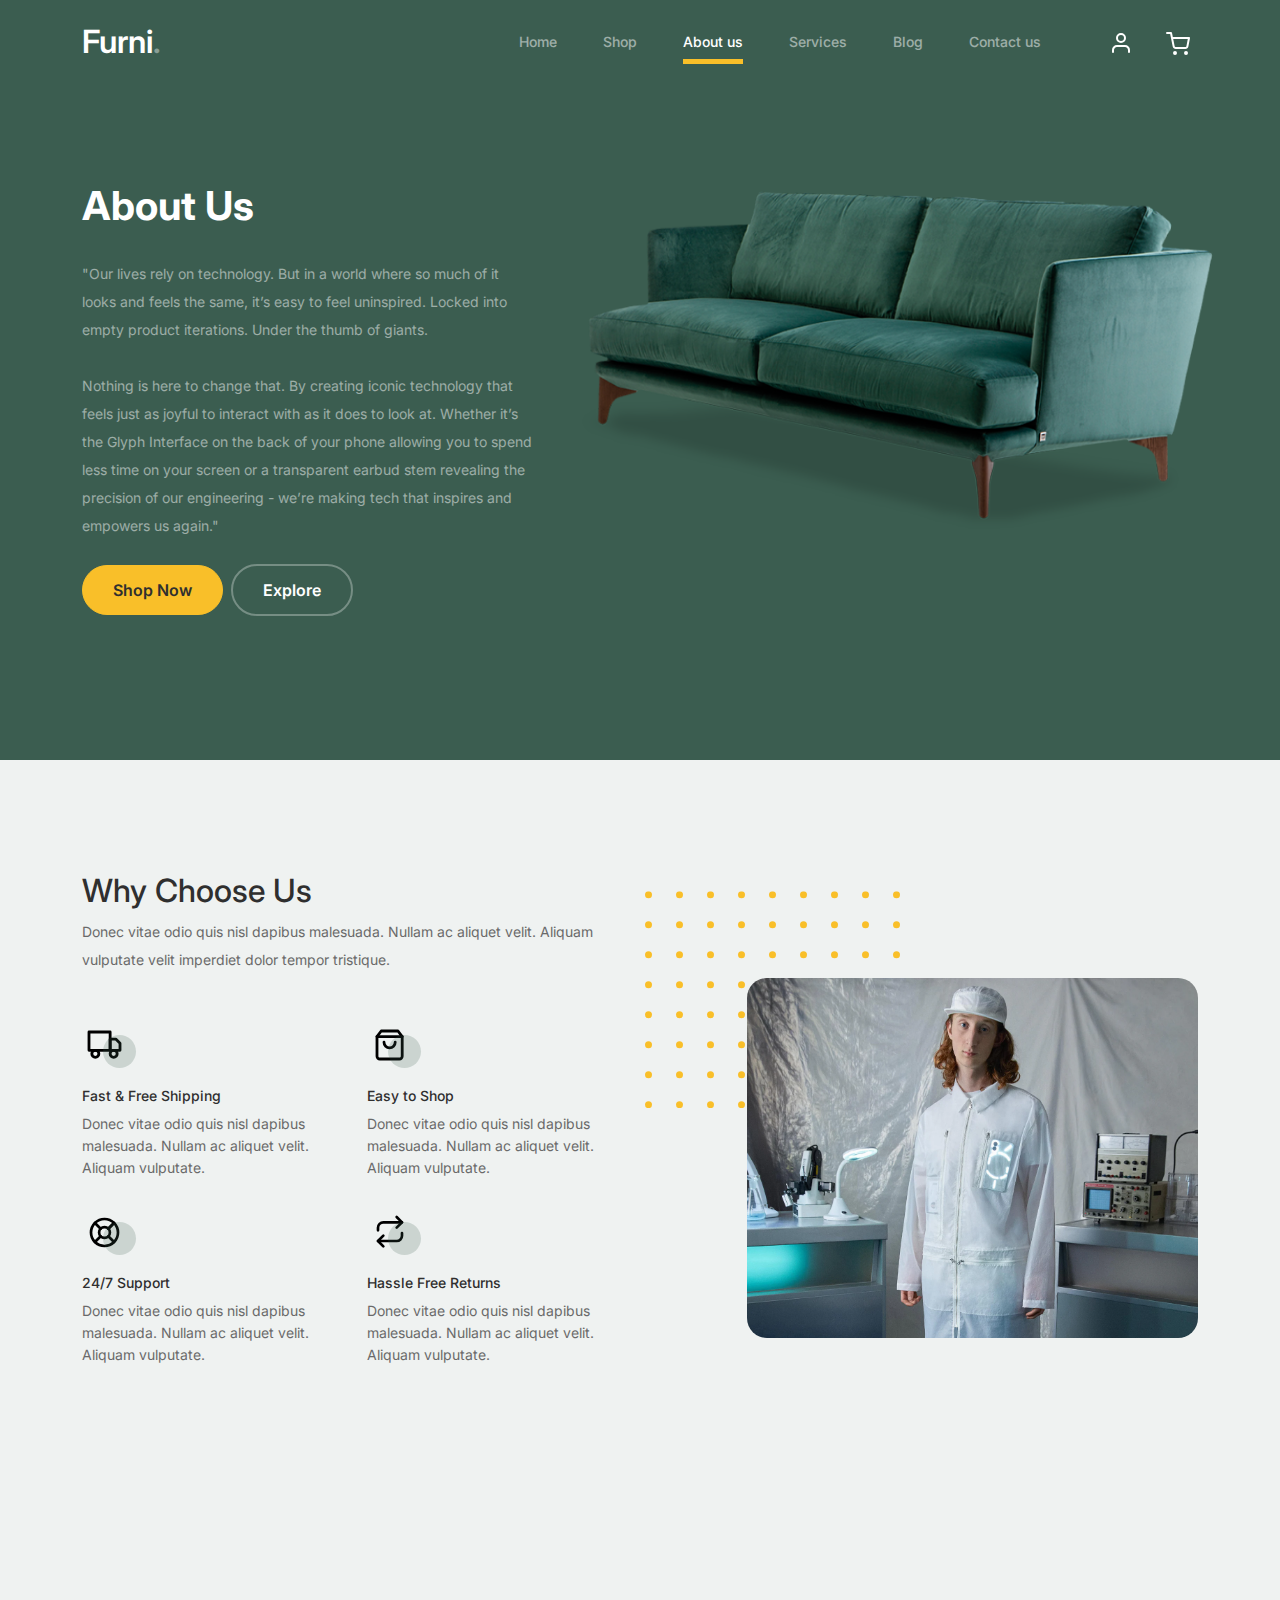
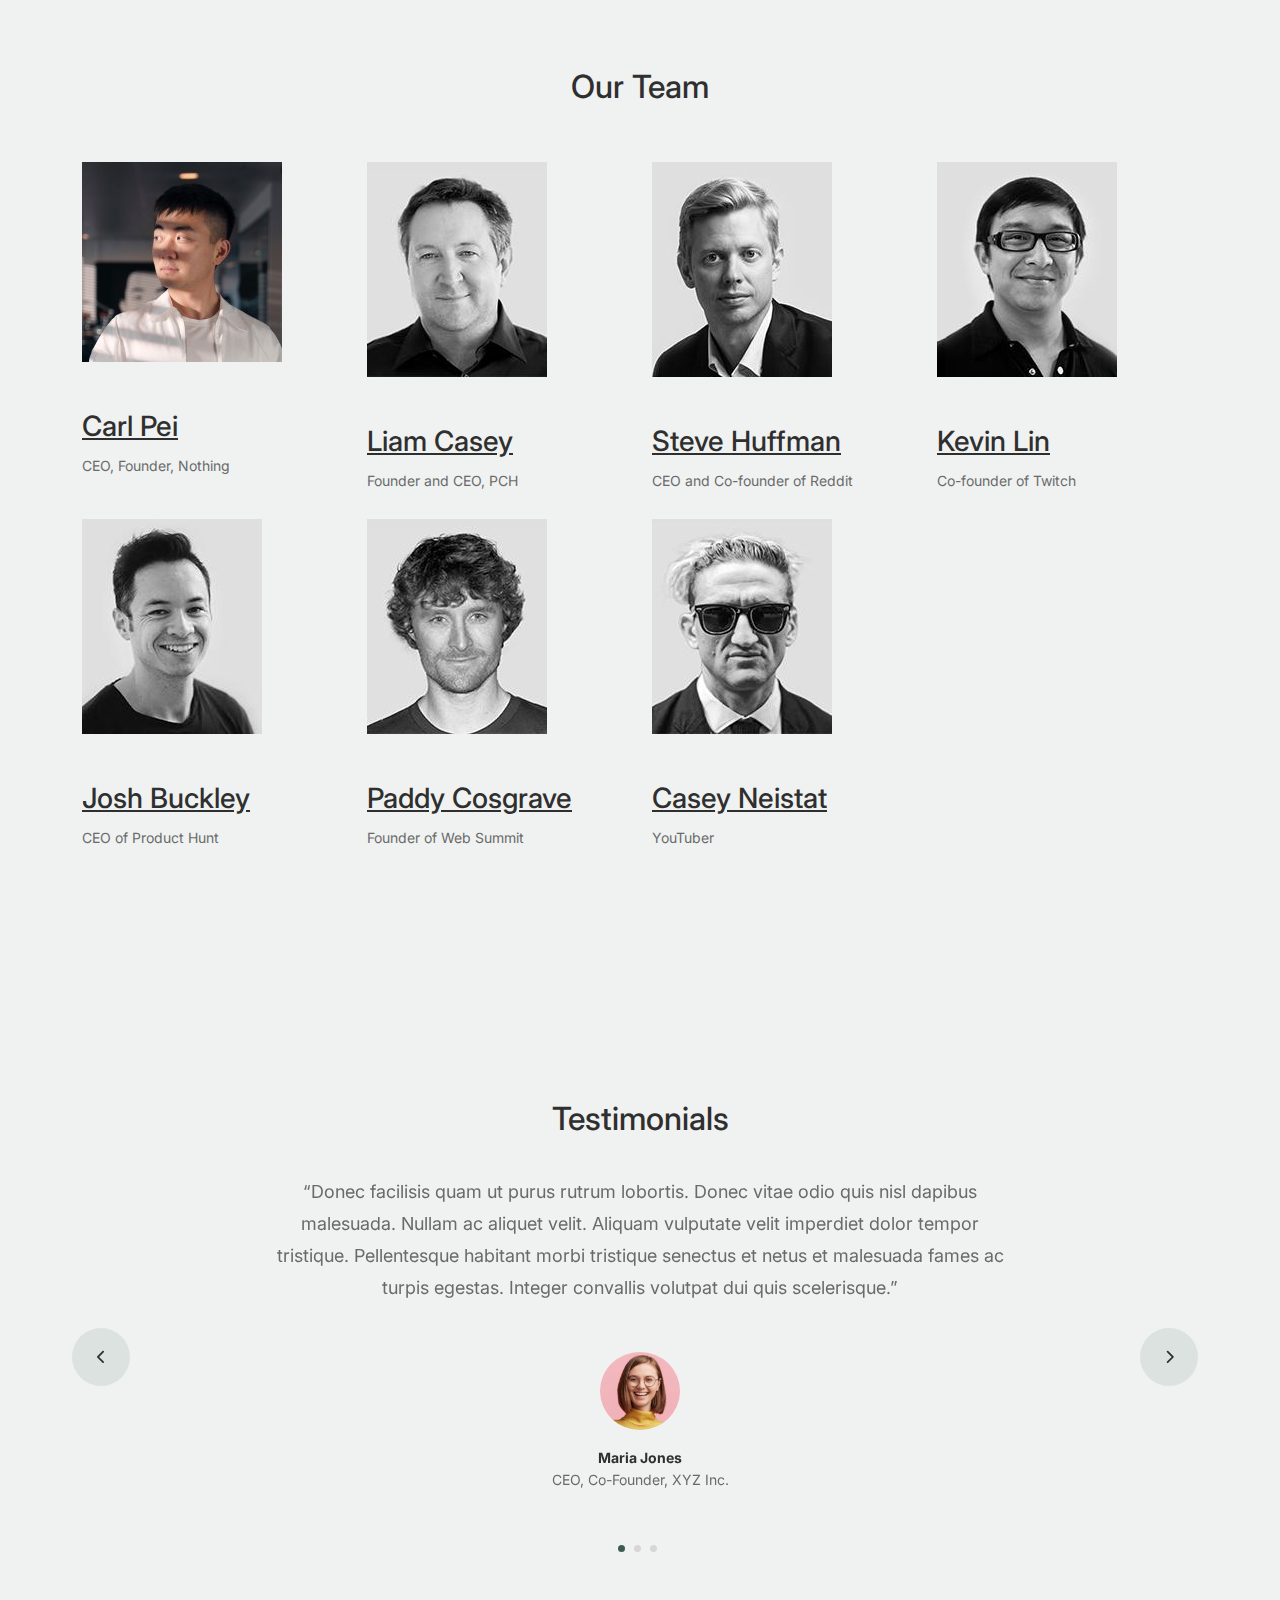
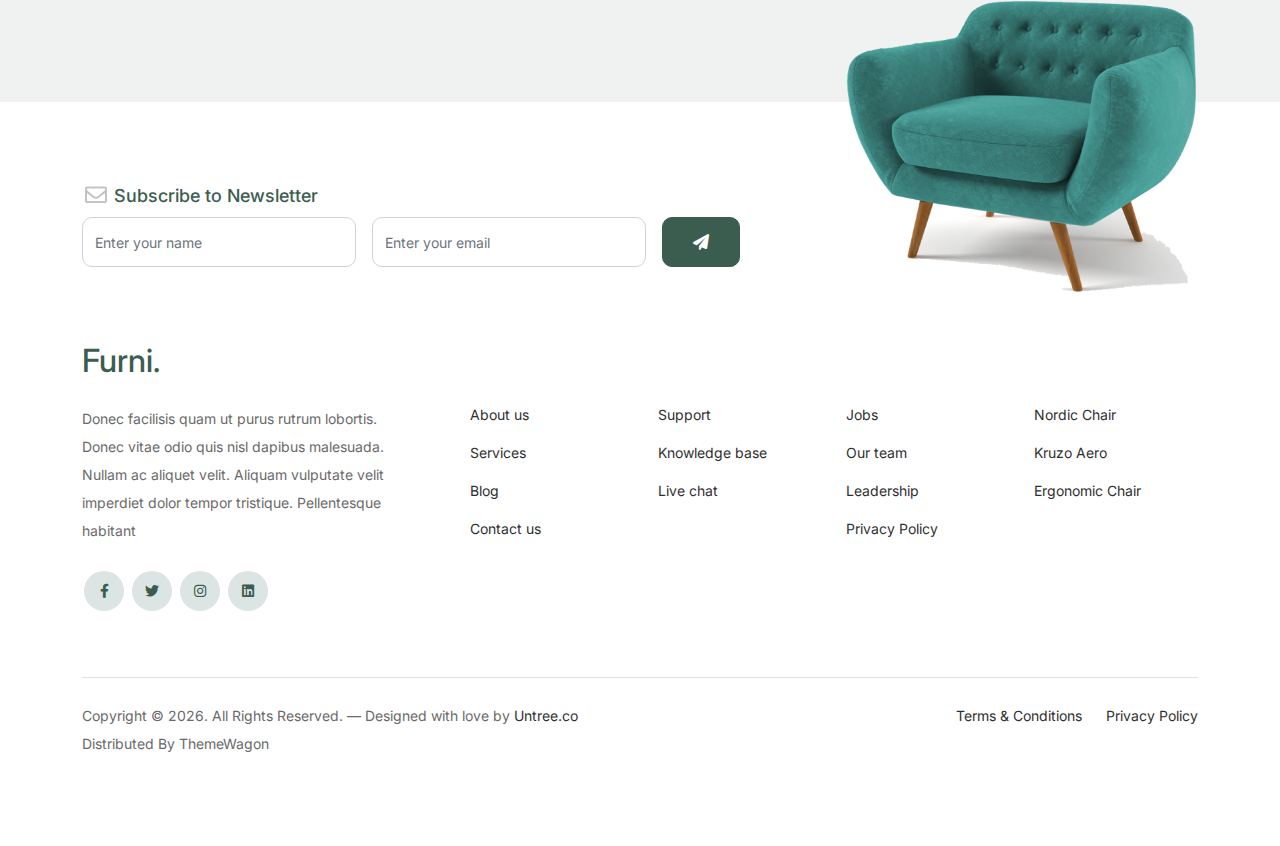
==== commit 0389c42e: "Update files" ====
--- a/about.html
+++ b/about.html
@@ -7,422 +7,470 @@
 */ -->
 <!doctype html>
 <html lang="en">
+
 <head>
-  <meta charset="utf-8">
-  <meta name="viewport" content="width=device-width, initial-scale=1, shrink-to-fit=no">
-  <meta name="author" content="Untree.co">
-  <link rel="shortcut icon" href="favicon.png">
-
-  <meta name="description" content="" />
-  <meta name="keywords" content="bootstrap, bootstrap4" />
-
-		<!-- Bootstrap CSS -->
-		<link href="css/bootstrap.min.css" rel="stylesheet">
-		<link href="https://cdnjs.cloudflare.com/ajax/libs/font-awesome/6.0.0-beta3/css/all.min.css" rel="stylesheet">
-		<link href="css/tiny-slider.css" rel="stylesheet">
-		<link href="css/style.css" rel="stylesheet">
-		<title>Furni Free Bootstrap 5 Template for Furniture and Interior Design Websites by Untree.co </title>
-	</head>
-
-	<body>
-
-		<!-- Start Header/Navigation -->
-		<nav class="custom-navbar navbar navbar navbar-expand-md navbar-dark bg-dark" arial-label="Furni navigation bar">
-
-			<div class="container">
-				<a class="navbar-brand" href="index.html">Furni<span>.</span></a>
-
-				<button class="navbar-toggler" type="button" data-bs-toggle="collapse" data-bs-target="#navbarsFurni" aria-controls="navbarsFurni" aria-expanded="false" aria-label="Toggle navigation">
-					<span class="navbar-toggler-icon"></span>
-				</button>
-
-				<div class="collapse navbar-collapse" id="navbarsFurni">
-					<ul class="custom-navbar-nav navbar-nav ms-auto mb-2 mb-md-0">
-						<li class="nav-item ">
-							<a class="nav-link" href="index.html">Home</a>
-						</li>
-						<li><a class="nav-link" href="shop.html">Shop</a></li>
-						<li class="active"><a class="nav-link" href="about.html">About us</a></li>
-						<li><a class="nav-link" href="services.html">Services</a></li>
-						<li><a class="nav-link" href="blog.html">Blog</a></li>
-						<li><a class="nav-link" href="contact.html">Contact us</a></li>
+	<meta charset="utf-8">
+	<meta name="viewport" content="width=device-width, initial-scale=1, shrink-to-fit=no">
+	<meta name="author" content="Untree.co">
+	<link rel="shortcut icon" href="favicon.png">
+
+	<meta name="description" content="" />
+	<meta name="keywords" content="bootstrap, bootstrap4" />
+
+	<!-- Bootstrap CSS -->
+	<link href="css/bootstrap.min.css" rel="stylesheet">
+	<link href="https://cdnjs.cloudflare.com/ajax/libs/font-awesome/6.0.0-beta3/css/all.min.css" rel="stylesheet">
+	<link href="css/tiny-slider.css" rel="stylesheet">
+	<link href="css/style.css" rel="stylesheet">
+	<title>Furni Free Bootstrap 5 Template for Furniture and Interior Design Websites by Untree.co </title>
+</head>
+
+<body>
+
+	<!-- Start Header/Navigation -->
+	<nav class="custom-navbar navbar navbar navbar-expand-md navbar-dark bg-dark" arial-label="Furni navigation bar">
+
+		<div class="container">
+			<a class="navbar-brand" href="index.html">Furni<span>.</span></a>
+
+			<button class="navbar-toggler" type="button" data-bs-toggle="collapse" data-bs-target="#navbarsFurni"
+				aria-controls="navbarsFurni" aria-expanded="false" aria-label="Toggle navigation">
+				<span class="navbar-toggler-icon"></span>
+			</button>
+
+			<div class="collapse navbar-collapse" id="navbarsFurni">
+				<ul class="custom-navbar-nav navbar-nav ms-auto mb-2 mb-md-0">
+					<li class="nav-item ">
+						<a class="nav-link" href="index.html">Home</a>
+					</li>
+					<li><a class="nav-link" href="shop.html">Shop</a></li>
+					<li class="active"><a class="nav-link" href="about.html">About us</a></li>
+					<li><a class="nav-link" href="services.html">Services</a></li>
+					<li><a class="nav-link" href="blog.html">Blog</a></li>
+					<li><a class="nav-link" href="contact.html">Contact us</a></li>
+				</ul>
+
+				<ul class="custom-navbar-cta navbar-nav mb-2 mb-md-0 ms-5">
+					<li><a class="nav-link" href="#"><img src="images/user.svg"></a></li>
+					<li><a class="nav-link" href="cart.html"><img src="images/cart.svg"></a></li>
+				</ul>
+			</div>
+		</div>
+
+	</nav>
+	<!-- End Header/Navigation -->
+
+	<!-- Start Hero Section -->
+	<div class="hero">
+		<div class="container">
+			<div class="row justify-content-between">
+				<div class="col-lg-5">
+					<div class="intro-excerpt">
+						<h1>About Us</h1>
+						<p class="mb-4">"Our lives rely on technology. But in a world where so much of it looks and feels the same, 
+							it’s easy to feel uninspired. Locked into empty product iterations. Under the thumb of giants. 
+							<br>
+							<br>
+							Nothing is here to change that. By creating iconic technology that feels just as joyful to interact with 
+							as it does to look at. Whether it’s the Glyph Interface on the back of your phone allowing you to spend 
+							less time on your screen or a transparent earbud stem revealing the precision of our engineering - we’re 
+							making tech that inspires and empowers us again."</p>
+						<p><a href="" class="btn btn-secondary me-2">Shop Now</a><a href="#"
+								class="btn btn-white-outline">Explore</a></p>
+					</div>
+				</div>
+				<div class="col-lg-7">
+					<div class="hero-img-wrap">
+						<img src="images/couch.png" class="img-fluid">
+					</div>
+				</div>
+			</div>
+		</div>
+	</div>
+	<!-- End Hero Section -->
+
+
+
+	<!-- Start Why Choose Us Section -->
+	<div class="why-choose-section">
+		<div class="container">
+			<div class="row justify-content-between align-items-center">
+				<div class="col-lg-6">
+					<h2 class="section-title">Why Choose Us</h2>
+					<p>Donec vitae odio quis nisl dapibus malesuada. Nullam ac aliquet velit. Aliquam vulputate velit
+						imperdiet dolor tempor tristique.</p>
+
+					<div class="row my-5">
+						<div class="col-6 col-md-6">
+							<div class="feature">
+								<div class="icon">
+									<img src="images/truck.svg" alt="Image" class="imf-fluid">
+								</div>
+								<h3>Fast &amp; Free Shipping</h3>
+								<p>Donec vitae odio quis nisl dapibus malesuada. Nullam ac aliquet velit. Aliquam
+									vulputate.</p>
+							</div>
+						</div>
+
+						<div class="col-6 col-md-6">
+							<div class="feature">
+								<div class="icon">
+									<img src="images/bag.svg" alt="Image" class="imf-fluid">
+								</div>
+								<h3>Easy to Shop</h3>
+								<p>Donec vitae odio quis nisl dapibus malesuada. Nullam ac aliquet velit. Aliquam
+									vulputate.</p>
+							</div>
+						</div>
+
+						<div class="col-6 col-md-6">
+							<div class="feature">
+								<div class="icon">
+									<img src="images/support.svg" alt="Image" class="imf-fluid">
+								</div>
+								<h3>24/7 Support</h3>
+								<p>Donec vitae odio quis nisl dapibus malesuada. Nullam ac aliquet velit. Aliquam
+									vulputate.</p>
+							</div>
+						</div>
+
+						<div class="col-6 col-md-6">
+							<div class="feature">
+								<div class="icon">
+									<img src="images/return.svg" alt="Image" class="imf-fluid">
+								</div>
+								<h3>Hassle Free Returns</h3>
+								<p>Donec vitae odio quis nisl dapibus malesuada. Nullam ac aliquet velit. Aliquam
+									vulputate.</p>
+							</div>
+						</div>
+
+					</div>
+				</div>
+
+				<div class="col-lg-5">
+					<div class="img-wrap">
+						<img src="images/why-choose-us-img.jpg" alt="Image" class="img-fluid">
+					</div>
+				</div>
+
+			</div>
+		</div>
+	</div>
+	<!-- End Why Choose Us Section -->
+
+	<!-- Start Team Section -->
+	<div class="untree_co-section">
+		<div class="container">
+
+			<div class="row mb-5">
+				<div class="col-lg-5 mx-auto text-center">
+					<h2 class="section-title">Our Team</h2>
+				</div>
+			</div>
+
+			<div class="row">
+
+				<!-- Start Column 1 -->
+				<div class="col-12 col-md-6 col-lg-3 mb-5 mb-md-0">
+					<img src="images/person_1.jpg" class="img-fluid mb-5">
+					<h3 clas><a href="#"><span class=""> Carl </span> Pei</a></h3>
+					<span class="d-block position mb-4">CEO, Founder, Nothing</span>
+					
+				</div>
+				<!-- End Column 1 -->
+
+				<!-- Start Column 2 -->
+				<div class="col-12 col-md-6 col-lg-3 mb-5 mb-md-0">
+					<img src="images/person_3.jpg" class="img-fluid mb-5">
+
+					<h3 clas><a href="#"><span class="">Liam </span> Casey</a></h3>
+					<span class="d-block position mb-4">Founder and CEO, PCH</span>
+				</div>
+				<!-- End Column 2 -->
+
+				<!-- Start Column 3 -->
+				<div class="col-12 col-md-6 col-lg-3 mb-5 mb-md-0">
+					<img src="images/person_2.jpg" class="img-fluid mb-5">
+					<h3 clas><a href="#"><span class="">Steve</span> Huffman</a></h3>
+					<span class="d-block position mb-4">CEO and Co-founder of Reddit</span>
+				</div>
+				<!-- End Column 3 -->
+
+				<!-- Start Column 4 -->
+				<div class="col-12 col-md-6 col-lg-3 mb-5 mb-md-0">
+					<img src="images/person_4.jpg" class="img-fluid mb-5">
+
+					<h3 clas><a href="#"><span class="">Kevin </span> Lin</a></h3>
+					<span class="d-block position mb-4">Co-founder of Twitch</span>
+				</div>
+				<!-- End Column 4 -->
+				<!-- Start Column 5 -->
+				<div class="col-12 col-md-6 col-lg-3 mb-5 mb-md-0">
+					<img src="images/person_5.jpg" class="img-fluid mb-5">
+					<h3 clas><a href="#"><span class="">Josh </span> Buckley</a></h3>
+					<span class="d-block position mb-4">CEO of Product Hunt
+
+					</span>
+					
+				</div>
+				<!-- End Column 5 -->
+				<!-- Start Column 6 -->
+				<div class="col-12 col-md-6 col-lg-3 mb-5 mb-md-0">
+					<img src="images/person_6.jpg" class="img-fluid mb-5">
+					<h3 clas><a href="#"><span class="">Paddy </span> Cosgrave</a></h3>
+					<span class="d-block position mb-4">Founder of Web Summit</span>
+					
+				</div>
+				<!-- End Column 6 -->
+				<!-- Start Column 7 -->
+				<div class="col-12 col-md-6 col-lg-3 mb-5 mb-md-0">
+					<img src="images/person_7.jpg" class="img-fluid mb-5">
+					<h3 clas><a href="#"><span class="">Casey</span> Neistat</a></h3>
+					<span class="d-block position mb-4">YouTuber</span>
+					
+				</div>
+				<!-- End Column 7 -->
+
+
+			</div>
+		</div>
+	</div>
+	<!-- End Team Section -->
+
+
+
+	<!-- Start Testimonial Slider -->
+	<div class="testimonial-section before-footer-section">
+		<div class="container">
+			<div class="row">
+				<div class="col-lg-7 mx-auto text-center">
+					<h2 class="section-title">Testimonials</h2>
+				</div>
+			</div>
+
+			<div class="row justify-content-center">
+				<div class="col-lg-12">
+					<div class="testimonial-slider-wrap text-center">
+
+						<div id="testimonial-nav">
+							<span class="prev" data-controls="prev"><span class="fa fa-chevron-left"></span></span>
+							<span class="next" data-controls="next"><span class="fa fa-chevron-right"></span></span>
+						</div>
+
+						<div class="testimonial-slider">
+
+							<div class="item">
+								<div class="row justify-content-center">
+									<div class="col-lg-8 mx-auto">
+
+										<div class="testimonial-block text-center">
+											<blockquote class="mb-5">
+												<p>&ldquo;Donec facilisis quam ut purus rutrum lobortis. Donec vitae
+													odio quis nisl dapibus malesuada. Nullam ac aliquet velit. Aliquam
+													vulputate velit imperdiet dolor tempor tristique. Pellentesque
+													habitant morbi tristique senectus et netus et malesuada fames ac
+													turpis egestas. Integer convallis volutpat dui quis
+													scelerisque.&rdquo;</p>
+											</blockquote>
+
+											<div class="author-info">
+												<div class="author-pic">
+													<img src="images/person-1.png" alt="Maria Jones" class="img-fluid">
+												</div>
+												<h3 class="font-weight-bold">Maria Jones</h3>
+												<span class="position d-block mb-3">CEO, Co-Founder, XYZ Inc.</span>
+											</div>
+										</div>
+
+									</div>
+								</div>
+							</div>
+							<!-- END item -->
+
+							<div class="item">
+								<div class="row justify-content-center">
+									<div class="col-lg-8 mx-auto">
+
+										<div class="testimonial-block text-center">
+											<blockquote class="mb-5">
+												<p>&ldquo;Donec facilisis quam ut purus rutrum lobortis. Donec vitae
+													odio quis nisl dapibus malesuada. Nullam ac aliquet velit. Aliquam
+													vulputate velit imperdiet dolor tempor tristique. Pellentesque
+													habitant morbi tristique senectus et netus et malesuada fames ac
+													turpis egestas. Integer convallis volutpat dui quis
+													scelerisque.&rdquo;</p>
+											</blockquote>
+
+											<div class="author-info">
+												<div class="author-pic">
+													<img src="images/person-1.png" alt="Maria Jones" class="img-fluid">
+												</div>
+												<h3 class="font-weight-bold">Maria Jones</h3>
+												<span class="position d-block mb-3">CEO, Co-Founder, XYZ Inc.</span>
+											</div>
+										</div>
+
+									</div>
+								</div>
+							</div>
+							<!-- END item -->
+
+							<div class="item">
+								<div class="row justify-content-center">
+									<div class="col-lg-8 mx-auto">
+
+										<div class="testimonial-block text-center">
+											<blockquote class="mb-5">
+												<p>&ldquo;Donec facilisis quam ut purus rutrum lobortis. Donec vitae
+													odio quis nisl dapibus malesuada. Nullam ac aliquet velit. Aliquam
+													vulputate velit imperdiet dolor tempor tristique. Pellentesque
+													habitant morbi tristique senectus et netus et malesuada fames ac
+													turpis egestas. Integer convallis volutpat dui quis
+													scelerisque.&rdquo;</p>
+											</blockquote>
+
+											<div class="author-info">
+												<div class="author-pic">
+													<img src="images/person-1.png" alt="Maria Jones" class="img-fluid">
+												</div>
+												<h3 class="font-weight-bold">Maria Jones</h3>
+												<span class="position d-block mb-3">CEO, Co-Founder, XYZ Inc.</span>
+											</div>
+										</div>
+
+									</div>
+								</div>
+							</div>
+							<!-- END item -->
+
+						</div>
+
+					</div>
+				</div>
+			</div>
+		</div>
+	</div>
+	<!-- End Testimonial Slider -->
+
+
+
+	<!-- Start Footer Section -->
+	<footer class="footer-section">
+		<div class="container relative">
+
+			<div class="sofa-img">
+				<img src="images/sofa.png" alt="Image" class="img-fluid">
+			</div>
+
+			<div class="row">
+				<div class="col-lg-8">
+					<div class="subscription-form">
+						<h3 class="d-flex align-items-center"><span class="me-1"><img src="images/envelope-outline.svg"
+									alt="Image" class="img-fluid"></span><span>Subscribe to Newsletter</span></h3>
+
+						<form action="#" class="row g-3">
+							<div class="col-auto">
+								<input type="text" class="form-control" placeholder="Enter your name">
+							</div>
+							<div class="col-auto">
+								<input type="email" class="form-control" placeholder="Enter your email">
+							</div>
+							<div class="col-auto">
+								<button class="btn btn-primary">
+									<span class="fa fa-paper-plane"></span>
+								</button>
+							</div>
+						</form>
+
+					</div>
+				</div>
+			</div>
+
+			<div class="row g-5 mb-5">
+				<div class="col-lg-4">
+					<div class="mb-4 footer-logo-wrap"><a href="#" class="footer-logo">Furni<span>.</span></a></div>
+					<p class="mb-4">Donec facilisis quam ut purus rutrum lobortis. Donec vitae odio quis nisl dapibus
+						malesuada. Nullam ac aliquet velit. Aliquam vulputate velit imperdiet dolor tempor tristique.
+						Pellentesque habitant</p>
+
+					<ul class="list-unstyled custom-social">
+						<li><a href="#"><span class="fa fa-brands fa-facebook-f"></span></a></li>
+						<li><a href="#"><span class="fa fa-brands fa-twitter"></span></a></li>
+						<li><a href="#"><span class="fa fa-brands fa-instagram"></span></a></li>
+						<li><a href="#"><span class="fa fa-brands fa-linkedin"></span></a></li>
 					</ul>
-
-					<ul class="custom-navbar-cta navbar-nav mb-2 mb-md-0 ms-5">
-						<li><a class="nav-link" href="#"><img src="images/user.svg"></a></li>
-						<li><a class="nav-link" href="cart.html"><img src="images/cart.svg"></a></li>
-					</ul>
-				</div>
-			</div>
-				
-		</nav>
-		<!-- End Header/Navigation -->
-
-		<!-- Start Hero Section -->
-			<div class="hero">
-				<div class="container">
-					<div class="row justify-content-between">
-						<div class="col-lg-5">
-							<div class="intro-excerpt">
-								<h1>About Us</h1>
-								<p class="mb-4">Donec vitae odio quis nisl dapibus malesuada. Nullam ac aliquet velit. Aliquam vulputate velit imperdiet dolor tempor tristique.</p>
-								<p><a href="" class="btn btn-secondary me-2">Shop Now</a><a href="#" class="btn btn-white-outline">Explore</a></p>
-							</div>
-						</div>
-						<div class="col-lg-7">
-							<div class="hero-img-wrap">
-								<img src="images/couch.png" class="img-fluid">
-							</div>
-						</div>
-					</div>
-				</div>
-			</div>
-		<!-- End Hero Section -->
-
-		
-
-		<!-- Start Why Choose Us Section -->
-		<div class="why-choose-section">
-			<div class="container">
-				<div class="row justify-content-between align-items-center">
-					<div class="col-lg-6">
-						<h2 class="section-title">Why Choose Us</h2>
-						<p>Donec vitae odio quis nisl dapibus malesuada. Nullam ac aliquet velit. Aliquam vulputate velit imperdiet dolor tempor tristique.</p>
-
-						<div class="row my-5">
-							<div class="col-6 col-md-6">
-								<div class="feature">
-									<div class="icon">
-										<img src="images/truck.svg" alt="Image" class="imf-fluid">
-									</div>
-									<h3>Fast &amp; Free Shipping</h3>
-									<p>Donec vitae odio quis nisl dapibus malesuada. Nullam ac aliquet velit. Aliquam vulputate.</p>
-								</div>
-							</div>
-
-							<div class="col-6 col-md-6">
-								<div class="feature">
-									<div class="icon">
-										<img src="images/bag.svg" alt="Image" class="imf-fluid">
-									</div>
-									<h3>Easy to Shop</h3>
-									<p>Donec vitae odio quis nisl dapibus malesuada. Nullam ac aliquet velit. Aliquam vulputate.</p>
-								</div>
-							</div>
-
-							<div class="col-6 col-md-6">
-								<div class="feature">
-									<div class="icon">
-										<img src="images/support.svg" alt="Image" class="imf-fluid">
-									</div>
-									<h3>24/7 Support</h3>
-									<p>Donec vitae odio quis nisl dapibus malesuada. Nullam ac aliquet velit. Aliquam vulputate.</p>
-								</div>
-							</div>
-
-							<div class="col-6 col-md-6">
-								<div class="feature">
-									<div class="icon">
-										<img src="images/return.svg" alt="Image" class="imf-fluid">
-									</div>
-									<h3>Hassle Free Returns</h3>
-									<p>Donec vitae odio quis nisl dapibus malesuada. Nullam ac aliquet velit. Aliquam vulputate.</p>
-								</div>
-							</div>
-
-						</div>
-					</div>
-
-					<div class="col-lg-5">
-						<div class="img-wrap">
-							<img src="images/why-choose-us-img.jpg" alt="Image" class="img-fluid">
-						</div>
-					</div>
-
-				</div>
-			</div>
-		</div>
-		<!-- End Why Choose Us Section -->
-
-		<!-- Start Team Section -->
-		<div class="untree_co-section">
-			<div class="container">
-
-				<div class="row mb-5">
-					<div class="col-lg-5 mx-auto text-center">
-						<h2 class="section-title">Our Team</h2>
-					</div>
-				</div>
-
-				<div class="row">
-
-					<!-- Start Column 1 -->
-					<div class="col-12 col-md-6 col-lg-3 mb-5 mb-md-0">
-						<img src="images/person_1.jpg" class="img-fluid mb-5">
-						<h3 clas><a href="#"><span class="">Lawson</span> Arnold</a></h3>
-            <span class="d-block position mb-4">CEO, Founder, Atty.</span>
-            <p>Separated they live in.
-            Separated they live in Bookmarksgrove right at the coast of the Semantics, a large language ocean.</p>
-            <p class="mb-0"><a href="#" class="more dark">Learn More <span class="icon-arrow_forward"></span></a></p>
-					</div> 
-					<!-- End Column 1 -->
-
-					<!-- Start Column 2 -->
-					<div class="col-12 col-md-6 col-lg-3 mb-5 mb-md-0">
-						<img src="images/person_2.jpg" class="img-fluid mb-5">
-
-						<h3 clas><a href="#"><span class="">Jeremy</span> Walker</a></h3>
-            <span class="d-block position mb-4">CEO, Founder, Atty.</span>
-            <p>Separated they live in.
-            Separated they live in Bookmarksgrove right at the coast of the Semantics, a large language ocean.</p>
-            <p class="mb-0"><a href="#" class="more dark">Learn More <span class="icon-arrow_forward"></span></a></p>
-
-					</div> 
-					<!-- End Column 2 -->
-
-					<!-- Start Column 3 -->
-					<div class="col-12 col-md-6 col-lg-3 mb-5 mb-md-0">
-						<img src="images/person_3.jpg" class="img-fluid mb-5">
-						<h3 clas><a href="#"><span class="">Patrik</span> White</a></h3>
-            <span class="d-block position mb-4">CEO, Founder, Atty.</span>
-            <p>Separated they live in.
-            Separated they live in Bookmarksgrove right at the coast of the Semantics, a large language ocean.</p>
-            <p class="mb-0"><a href="#" class="more dark">Learn More <span class="icon-arrow_forward"></span></a></p>
-					</div> 
-					<!-- End Column 3 -->
-
-					<!-- Start Column 4 -->
-					<div class="col-12 col-md-6 col-lg-3 mb-5 mb-md-0">
-						<img src="images/person_4.jpg" class="img-fluid mb-5">
-
-						<h3 clas><a href="#"><span class="">Kathryn</span> Ryan</a></h3>
-            <span class="d-block position mb-4">CEO, Founder, Atty.</span>
-            <p>Separated they live in.
-            Separated they live in Bookmarksgrove right at the coast of the Semantics, a large language ocean.</p>
-            <p class="mb-0"><a href="#" class="more dark">Learn More <span class="icon-arrow_forward"></span></a></p>
-
-          
-					</div> 
-					<!-- End Column 4 -->
-
-					
-
-				</div>
-			</div>
-		</div>
-		<!-- End Team Section -->
-
-		
-
-		<!-- Start Testimonial Slider -->
-		<div class="testimonial-section before-footer-section">
-			<div class="container">
-				<div class="row">
-					<div class="col-lg-7 mx-auto text-center">
-						<h2 class="section-title">Testimonials</h2>
-					</div>
-				</div>
-
-				<div class="row justify-content-center">
-					<div class="col-lg-12">
-						<div class="testimonial-slider-wrap text-center">
-
-							<div id="testimonial-nav">
-								<span class="prev" data-controls="prev"><span class="fa fa-chevron-left"></span></span>
-								<span class="next" data-controls="next"><span class="fa fa-chevron-right"></span></span>
-							</div>
-
-							<div class="testimonial-slider">
-								
-								<div class="item">
-									<div class="row justify-content-center">
-										<div class="col-lg-8 mx-auto">
-
-											<div class="testimonial-block text-center">
-												<blockquote class="mb-5">
-													<p>&ldquo;Donec facilisis quam ut purus rutrum lobortis. Donec vitae odio quis nisl dapibus malesuada. Nullam ac aliquet velit. Aliquam vulputate velit imperdiet dolor tempor tristique. Pellentesque habitant morbi tristique senectus et netus et malesuada fames ac turpis egestas. Integer convallis volutpat dui quis scelerisque.&rdquo;</p>
-												</blockquote>
-
-												<div class="author-info">
-													<div class="author-pic">
-														<img src="images/person-1.png" alt="Maria Jones" class="img-fluid">
-													</div>
-													<h3 class="font-weight-bold">Maria Jones</h3>
-													<span class="position d-block mb-3">CEO, Co-Founder, XYZ Inc.</span>
-												</div>
-											</div>
-
-										</div>
-									</div>
-								</div> 
-								<!-- END item -->
-
-								<div class="item">
-									<div class="row justify-content-center">
-										<div class="col-lg-8 mx-auto">
-
-											<div class="testimonial-block text-center">
-												<blockquote class="mb-5">
-													<p>&ldquo;Donec facilisis quam ut purus rutrum lobortis. Donec vitae odio quis nisl dapibus malesuada. Nullam ac aliquet velit. Aliquam vulputate velit imperdiet dolor tempor tristique. Pellentesque habitant morbi tristique senectus et netus et malesuada fames ac turpis egestas. Integer convallis volutpat dui quis scelerisque.&rdquo;</p>
-												</blockquote>
-
-												<div class="author-info">
-													<div class="author-pic">
-														<img src="images/person-1.png" alt="Maria Jones" class="img-fluid">
-													</div>
-													<h3 class="font-weight-bold">Maria Jones</h3>
-													<span class="position d-block mb-3">CEO, Co-Founder, XYZ Inc.</span>
-												</div>
-											</div>
-
-										</div>
-									</div>
-								</div> 
-								<!-- END item -->
-
-								<div class="item">
-									<div class="row justify-content-center">
-										<div class="col-lg-8 mx-auto">
-
-											<div class="testimonial-block text-center">
-												<blockquote class="mb-5">
-													<p>&ldquo;Donec facilisis quam ut purus rutrum lobortis. Donec vitae odio quis nisl dapibus malesuada. Nullam ac aliquet velit. Aliquam vulputate velit imperdiet dolor tempor tristique. Pellentesque habitant morbi tristique senectus et netus et malesuada fames ac turpis egestas. Integer convallis volutpat dui quis scelerisque.&rdquo;</p>
-												</blockquote>
-
-												<div class="author-info">
-													<div class="author-pic">
-														<img src="images/person-1.png" alt="Maria Jones" class="img-fluid">
-													</div>
-													<h3 class="font-weight-bold">Maria Jones</h3>
-													<span class="position d-block mb-3">CEO, Co-Founder, XYZ Inc.</span>
-												</div>
-											</div>
-
-										</div>
-									</div>
-								</div> 
-								<!-- END item -->
-
-							</div>
-
-						</div>
-					</div>
-				</div>
-			</div>
-		</div>
-		<!-- End Testimonial Slider -->
-
-		
-
-		<!-- Start Footer Section -->
-		<footer class="footer-section">
-			<div class="container relative">
-
-				<div class="sofa-img">
-					<img src="images/sofa.png" alt="Image" class="img-fluid">
-				</div>
-
-				<div class="row">
-					<div class="col-lg-8">
-						<div class="subscription-form">
-							<h3 class="d-flex align-items-center"><span class="me-1"><img src="images/envelope-outline.svg" alt="Image" class="img-fluid"></span><span>Subscribe to Newsletter</span></h3>
-
-							<form action="#" class="row g-3">
-								<div class="col-auto">
-									<input type="text" class="form-control" placeholder="Enter your name">
-								</div>
-								<div class="col-auto">
-									<input type="email" class="form-control" placeholder="Enter your email">
-								</div>
-								<div class="col-auto">
-									<button class="btn btn-primary">
-										<span class="fa fa-paper-plane"></span>
-									</button>
-								</div>
-							</form>
-
-						</div>
-					</div>
-				</div>
-
-				<div class="row g-5 mb-5">
-					<div class="col-lg-4">
-						<div class="mb-4 footer-logo-wrap"><a href="#" class="footer-logo">Furni<span>.</span></a></div>
-						<p class="mb-4">Donec facilisis quam ut purus rutrum lobortis. Donec vitae odio quis nisl dapibus malesuada. Nullam ac aliquet velit. Aliquam vulputate velit imperdiet dolor tempor tristique. Pellentesque habitant</p>
-
-						<ul class="list-unstyled custom-social">
-							<li><a href="#"><span class="fa fa-brands fa-facebook-f"></span></a></li>
-							<li><a href="#"><span class="fa fa-brands fa-twitter"></span></a></li>
-							<li><a href="#"><span class="fa fa-brands fa-instagram"></span></a></li>
-							<li><a href="#"><span class="fa fa-brands fa-linkedin"></span></a></li>
-						</ul>
-					</div>
-
-					<div class="col-lg-8">
-						<div class="row links-wrap">
-							<div class="col-6 col-sm-6 col-md-3">
-								<ul class="list-unstyled">
-									<li><a href="#">About us</a></li>
-									<li><a href="#">Services</a></li>
-									<li><a href="#">Blog</a></li>
-									<li><a href="#">Contact us</a></li>
-								</ul>
-							</div>
-
-							<div class="col-6 col-sm-6 col-md-3">
-								<ul class="list-unstyled">
-									<li><a href="#">Support</a></li>
-									<li><a href="#">Knowledge base</a></li>
-									<li><a href="#">Live chat</a></li>
-								</ul>
-							</div>
-
-							<div class="col-6 col-sm-6 col-md-3">
-								<ul class="list-unstyled">
-									<li><a href="#">Jobs</a></li>
-									<li><a href="#">Our team</a></li>
-									<li><a href="#">Leadership</a></li>
-									<li><a href="#">Privacy Policy</a></li>
-								</ul>
-							</div>
-
-							<div class="col-6 col-sm-6 col-md-3">
-								<ul class="list-unstyled">
-									<li><a href="#">Nordic Chair</a></li>
-									<li><a href="#">Kruzo Aero</a></li>
-									<li><a href="#">Ergonomic Chair</a></li>
-								</ul>
-							</div>
-						</div>
-					</div>
-
-				</div>
-
-				<div class="border-top copyright">
-					<div class="row pt-4">
-						<div class="col-lg-6">
-							<p class="mb-2 text-center text-lg-start">Copyright &copy;<script>document.write(new Date().getFullYear());</script>. All Rights Reserved. &mdash; Designed with love by <a href="https://untree.co">Untree.co</a> Distributed By <a hreff="https://themewagon.com">ThemeWagon</a>  <!-- License information: https://untree.co/license/ -->
-            </p>
-						</div>
-
-						<div class="col-lg-6 text-center text-lg-end">
-							<ul class="list-unstyled d-inline-flex ms-auto">
-								<li class="me-4"><a href="#">Terms &amp; Conditions</a></li>
+				</div>
+
+				<div class="col-lg-8">
+					<div class="row links-wrap">
+						<div class="col-6 col-sm-6 col-md-3">
+							<ul class="list-unstyled">
+								<li><a href="#">About us</a></li>
+								<li><a href="#">Services</a></li>
+								<li><a href="#">Blog</a></li>
+								<li><a href="#">Contact us</a></li>
+							</ul>
+						</div>
+
+						<div class="col-6 col-sm-6 col-md-3">
+							<ul class="list-unstyled">
+								<li><a href="#">Support</a></li>
+								<li><a href="#">Knowledge base</a></li>
+								<li><a href="#">Live chat</a></li>
+							</ul>
+						</div>
+
+						<div class="col-6 col-sm-6 col-md-3">
+							<ul class="list-unstyled">
+								<li><a href="#">Jobs</a></li>
+								<li><a href="#">Our team</a></li>
+								<li><a href="#">Leadership</a></li>
 								<li><a href="#">Privacy Policy</a></li>
 							</ul>
 						</div>
 
-					</div>
-				</div>
-
-			</div>
-		</footer>
-		<!-- End Footer Section -->	
-
-
-		<script src="js/bootstrap.bundle.min.js"></script>
-		<script src="js/tiny-slider.js"></script>
-		<script src="js/custom.js"></script>
-	</body>
-
-</html>
+						<div class="col-6 col-sm-6 col-md-3">
+							<ul class="list-unstyled">
+								<li><a href="#">Nordic Chair</a></li>
+								<li><a href="#">Kruzo Aero</a></li>
+								<li><a href="#">Ergonomic Chair</a></li>
+							</ul>
+						</div>
+					</div>
+				</div>
+
+			</div>
+
+			<div class="border-top copyright">
+				<div class="row pt-4">
+					<div class="col-lg-6">
+						<p class="mb-2 text-center text-lg-start">Copyright &copy;
+							<script>document.write(new Date().getFullYear());</script>. All Rights Reserved. &mdash;
+							Designed with love by <a href="https://untree.co">Untree.co</a> Distributed By <a
+								hreff="https://themewagon.com">ThemeWagon</a>
+							<!-- License information: https://untree.co/license/ -->
+						</p>
+					</div>
+
+					<div class="col-lg-6 text-center text-lg-end">
+						<ul class="list-unstyled d-inline-flex ms-auto">
+							<li class="me-4"><a href="#">Terms &amp; Conditions</a></li>
+							<li><a href="#">Privacy Policy</a></li>
+						</ul>
+					</div>
+
+				</div>
+			</div>
+
+		</div>
+	</footer>
+	<!-- End Footer Section -->
+
+
+	<script src="js/bootstrap.bundle.min.js"></script>
+	<script src="js/tiny-slider.js"></script>
+	<script src="js/custom.js"></script>
+</body>
+
+</html>--- a/css/style.css
+++ b/css/style.css
@@ -125,13 +125,14 @@
     .hero .hero-img-wrap img {
       position: relative;
       top: 0px;
-      right: 0px;
+      right: -100px;
       z-index: 2;
-      max-width: 780px;
+      max-width: 105%;;
+      overflow: hidden;
       left: -20px; }
       @media (min-width: 768px) {
         .hero .hero-img-wrap img {
-          right: 0px;
+          right: -100px;
           left: -100px; } }
       @media (min-width: 992px) {
         .hero .hero-img-wrap img {
@@ -144,19 +145,7 @@
           left: 0px;
           top: -80px;
           right: -100px; } }
-    .hero .hero-img-wrap:after {
-      content: "";
-      position: absolute;
-      width: 255px;
-      height: 217px;
-      background-image: url("../images/dots-light.svg");
-      background-size: contain;
-      background-repeat: no-repeat;
-      right: -100px;
-      top: -0px; }
-      @media (min-width: 1200px) {
-        .hero .hero-img-wrap:after {
-          top: -40px; } }
+      
 
 .btn {
   font-weight: 600;
@@ -589,7 +578,7 @@
     .footer-section .sofa-img img {
       max-width: 380px; }
   .footer-section .links-wrap {
-    margin-top: 0px; }
+    margin-top: 10px; }
     @media (min-width: 992px) {
       .footer-section .links-wrap {
         margin-top: 54px; } }
